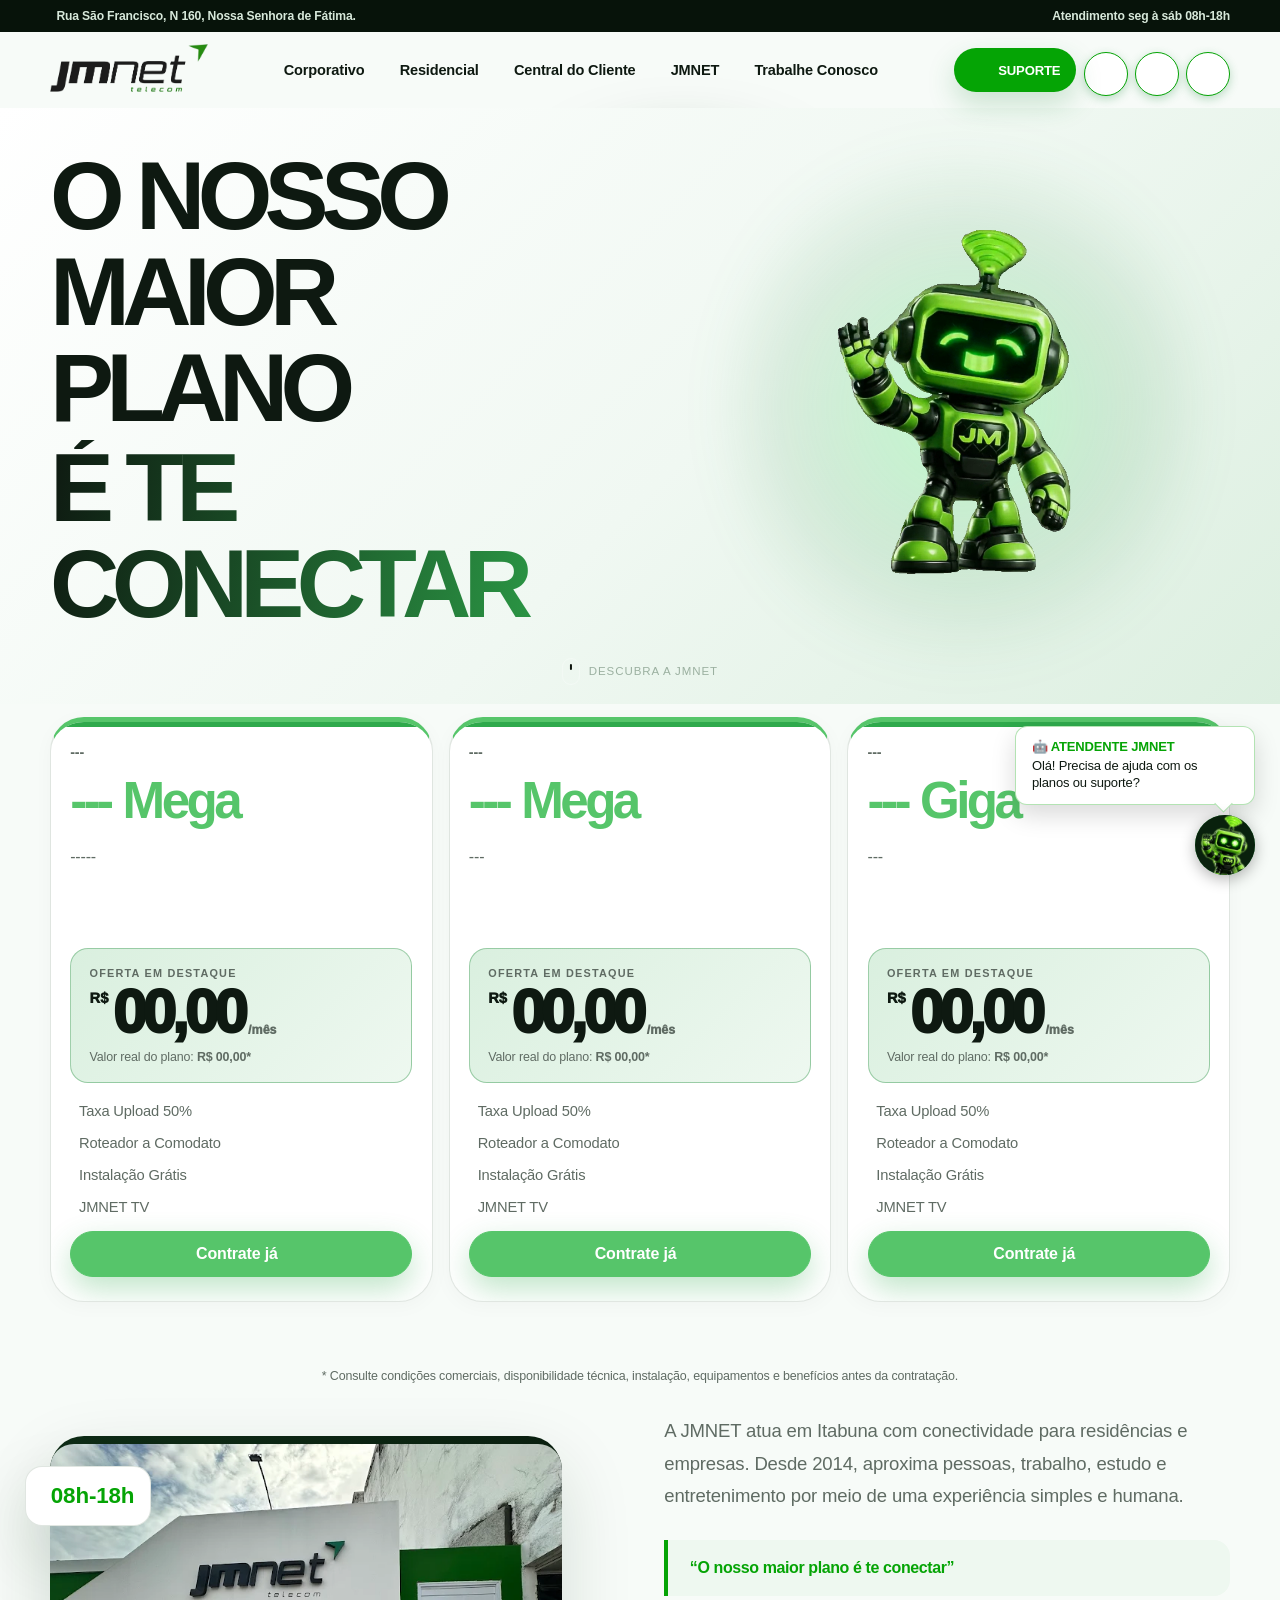
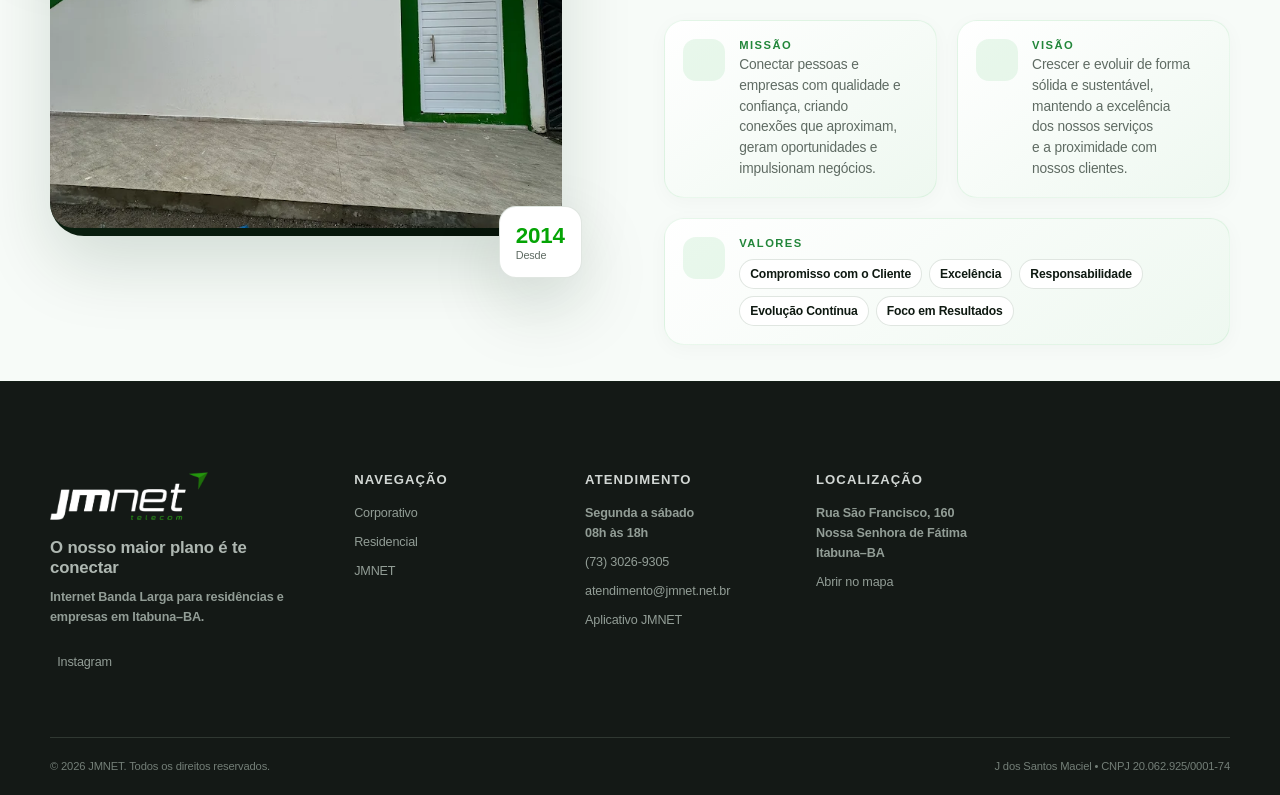
==== corporativo.html @ 610e4814 "Add files via upload" ====
<!doctype html>
<html lang="pt-BR" data-theme="light" data-theme-preference="system">
<head>
  <meta charset="utf-8">
  <meta name="description" content="Website desenvolvido por Juliane Conceição https://github.com/7ul14n3">
  <meta name="description" content="Website desenvolvido por Nicole Santana https://github.com/Nicolesantana07">
  <meta name="author" content="Juliane Conceicao e Nicole Santana">
  <meta name="viewport" content="width=device-width, initial-scale=1">
  <meta name="description" content="Internet por fibra óptica para residências e empresas em Itabuna, com atendimento regional e consulta por endereço.">
  <meta name="theme-color" content="#07130a">
  <title>JMNET</title>
  <link rel="icon" type="image/png" href="/media/logo/icon.webp">
  <link rel="preconnect" href="https://unpkg.com">
  <link rel="preconnect" href="https://server.arcgisonline.com">
  <link rel="stylesheet" href="https://unpkg.com/leaflet@1.9.4/dist/leaflet.css" crossorigin="">
  <link rel="stylesheet" href="css/stylescorp.css">
</head>
<body>
  <a class="skip-link" href="#conteudo">Pular para o conteúdo</a>

  <header class="site-header">
    <div class="announcement">
      <div class="shell announcement-inner">
        <a
          class="announcement-address"
          href="https://www.google.com/maps/place/JMNet+Internet+Fibra+%C3%93ptica+%E2%80%93+Itabuna/@-14.7816901,-39.2689176,663m/data=!3m2!1e3!4b1!4m6!3m5!1s0x739aa7538cad6cf:0x7eee9a02e0b98aa7!8m2!3d-14.7816953!4d-39.2663427!16s%2Fg%2F11gfhjh283?entry=ttu&g_ep=EgoyMDI2MDcyOS4wIKXMDSoASAFQAw%3D%3D"
          target="_blank"
          rel="noopener noreferrer"
          aria-label="Abrir Rua São Francisco no Google Maps"
        >
          <i data-lucide="map-pin"></i>
          <span>Rua São Francisco, N 160, Nossa Senhora de Fátima.</span>
        </a>
        <span class="announcement-hours"><i data-lucide="clock-3"></i> Atendimento seg à sáb  08h-18h</span>
      </div>
    </div>

    <div class="shell navigation-bar">
      <a class="brand" href="#inicio" aria-label="JMNET - página inicial">
        <span class="brand-logo-set">
          <img
            class="brand-logo brand-logo-light"
            src="media/logo/logo-preta.png"
            alt="JMNET"
          >
          <img
            class="brand-logo brand-logo-dark"
            src="media/logo/logo-branca.png"
            alt="JMNET"
          >
        </span>
      </a>

      <nav class="desktop-navigation" aria-label="Navegação principal">
        <a href="corporativo.html">Corporativo</a>
        <a href="index.html">Residencial</a>
        <a href="https://central.jmnet.net.br/">Central do Cliente</a>
        <a href="jmnet.html">JMNET</a>
        <a href="https://jmnettelecom.vagas.solides.com.br/">Trabalhe Conosco</a>
      </nav>

      <!----BOTAO SUPORTE DO TOPO-->
      <div class="navigation-actions">
        <a class="header-whatsapp" href="https://wa.me/557330269305?text=Ol%C3%A1%21%20Quero%20conhecer%20os%20planos%20da%20JMNET." target="_blank" rel="noopener noreferrer">
          <i data-lucide="message-circle"></i><span>SUPORTE</span>
        </a>
        <button class="round-button" id="accessibility-button" type="button" aria-label="Abrir ferramentas de acessibilidade" aria-expanded="false">
          <i data-lucide="accessibility"></i>
        </button>
        <button class="round-button" id="theme-button" type="button" aria-label="Alternar tema">
          <i data-lucide="laptop"></i>
        </button>
        <button class="round-button menu-toggle" id="menu-button" type="button" aria-label="Abrir menu" aria-expanded="false" aria-controls="mobile-menu">
          <i data-lucide="menu"></i>
        </button>
      </div>
    </div>

 <nav class="mobile-navigation" id="mobile-menu" aria-label="Navegação móvel" hidden>
    <a href="corporativo.html">Corporativo</a>
    <a href="index.html">Residencial</a>
    <a href="https://central.jmnet.net.br/">Central do Cliente</a>
    <a href="jmnet.html">JMNET</a>
    <a href="https://jmnettelecom.vagas.solides.com.br/">Trabalhe Conosco</a>
   <a class="support-link" href="https://wa.me/557330269305?text=Ol%C3%A1%21%20Quero%20conhecer%20os%20planos%20da%20JMNET" target="_blank" rel="noopener noreferrer">Suporte JMNET</a>
  </nav> 

  <aside class="accessibility-panel" id="accessibility-panel" aria-label="Ferramentas de acessibilidade" hidden>
    <div class="panel-heading">
      <div><span>Acessibilidade</span><strong>Ajuste sua experiência</strong></div>
      <button id="accessibility-close" type="button" aria-label="Fechar ferramentas"><i data-lucide="x"></i></button>
    </div>
    <button type="button" data-text-scale="normal"><span>A</span> Texto padrão</button>
    <button type="button" data-text-scale="large"><span>A+</span> Texto maior</button>
    <!--  <button type="button" id="contrast-button"><span>◐</span> Alto contraste</button> -->
    <p>As preferências ficam salvas somente neste dispositivo.</p>
  </aside>
</header>

  <main id="conteudo">
    <section class="hero" id="inicio">
      <div class="network-grid" aria-hidden="true"></div>
      <div class="hero-orb hero-orb--one" aria-hidden="true"></div>
      <div class="hero-orb hero-orb--two" aria-hidden="true"></div>
      <div class="shell hero-layout">
        <div class="hero-copy reveal is-visible">
          <h1>O NOSSO MAIOR PLANO<span>É TE CONECTAR</span></h1>
           <!--<p class="hero-lead">Internet para acompanhar sua casa, seu trabalho e tudo o que importa — com presença regional e suporte técnico 24 horas.</p>-->

          <div class="hero-proof">
            <!-- <span><i data-lucide="check"></i>Fibra Otica</span>-->
            <!-- <span><i data-lucide="check"></i>Franquia Ilimitada</span>-->
          </div>
        </div>

        

        <div class="hero-visual hero-visual--video reveal is-visible">
          <div class="hero-video-frame">
            <video
              class="hero-robot-video"
              autoplay
              muted
              loop
              playsinline
              preload="metadata"
              poster="media/personagem/robo-jmnet-poster.jpg"
              aria-label="Robô da JMNET acenando e exibindo sinal de Wi-Fi"
            >
               <source src="media/personagem/robojmnetpng.webm" type="video/webm">
              Seu navegador não oferece suporte à reprodução deste vídeo.
            </video>
            <div class="robo-sombra"></div>
          </div>
        </div>
      </div>
      <a class="scroll-cue" href="#aplicativo" aria-label="Continuar para a próxima seção"><span></span>Descubra a JMNET</a>
    </section>

    <section class="section plans-section" id="residencial">
      <div class="shell">
        <div class="section-heading section-heading--center reveal">

          
         
        </div>

        <div class="plans-grid">
          <article class="plan-card plan-card--lime reveal">
            <div class="plan-topline"><span>---</span><i data-lucide="wifi"></i></div>
            <div class="plan-speed"><strong>---</strong><span>Mega</span></div>
            <p>-----</p>
            <div class="plan-price">
              <span>Oferta em destaque</span>
              <strong><sup>R$</sup>00,00<small>/mês</small></strong>
              <small class="plan-price-reference">Valor real do plano: <b>R$ 00,00*</b></small>
            </div>
            <ul>
               <li><i data-lucide="check"></i>Taxa Upload 50%</li>
              <li><i data-lucide="check"></i>Roteador a Comodato</li>
              <li><i data-lucide="check"></i>Instalação Grátis</li>
              <li><i data-lucide="check"></i>JMNET TV</li
            </ul>
            <div class="plan-card-actions">
             <a class="button button-primary" href="https://wa.me/557330269305?text=Ol%C3%A1%21%20Quero%20saber%20mais%20sobre%20o%20plano%20corporativo.">Contrate já <i data-lucide="arrow-right"></i></a>
            </div>

            
          </article>

          <article class="plan-card plan-card--cyan plan-card--featured reveal">
           
            <div class="plan-topline"><span>---</span><i data-lucide="wifi"></i></div>
            <div class="plan-speed"><strong>---</strong><span>Mega</span></div>
            <p>---</p>
            <div class="plan-price">
              <span>Oferta em destaque</span>
              <strong><sup>R$</sup>00,00<small>/mês</small></strong>
              <small class="plan-price-reference">Valor real do plano: <b>R$ 00,00*</b></small>
            </div>
            <ul>
              <li><i data-lucide="check"></i>Taxa Upload 50%</li>
              <li><i data-lucide="check"></i>Roteador a Comodato</li>
              <li><i data-lucide="check"></i>Instalação Grátis</li>
              <li><i data-lucide="check"></i>JMNET TV</li>

            </ul>
            <div class="plan-card-actions">
               <a class="button button-primary" href="https://wa.me/557330269305?text=Ol%C3%A1%21%20Quero%20saber%20mais%20sobre%20o%20plano%20corporativo.">Contrate já <i data-lucide="arrow-right"></i></a>
            </div>
          </article>
          
          
          <article class="plan-card plan-card--violet reveal">
            <div class="plan-topline"><span>---</span><i data-lucide="wifi"></i></div>
            <div class="plan-speed"><strong>---</strong><span>Giga</span></div>
            <p>---</p>
            <div class="plan-price">
              <span>Oferta em destaque</span>
              <strong><sup>R$</sup>00,00<small>/mês</small></strong>
              <small class="plan-price-reference">Valor real do plano: <b>R$ 00,00*</b></small>
            </div>
            <ul>
              <li><i data-lucide="check"></i>Taxa Upload 50%</li>
              <li><i data-lucide="check"></i>Roteador a Comodato</li>
              <li><i data-lucide="check"></i>Instalação Grátis</li>
              <li><i data-lucide="check"></i>JMNET TV</li
            </ul>
            <div class="plan-card-actions">
               <a class="button button-primary" href="https://wa.me/557330269305?text=Ol%C3%A1%21%20Quero%20saber%20mais%20sobre%20o%20plano%20corporativo.">Contrate já <i data-lucide="arrow-right"></i></a>
            </div>
          </article>
        </div>
        <p class="commercial-note">* Consulte condições comerciais, disponibilidade técnica, instalação, equipamentos e benefícios antes da contratação.</p>
      </div>
    </section>

    <section class="section about-section" id="jmnet">
      <div class="shell about-layout">
        <div class="about-visual reveal">
  <div class="about-logo-panel">
    <img
    src="media/jmnet.png"
    alt="Fachada da JMNET"
    class="about-company-image">
  </div>

  <div class="about-stat about-stat--year">
    <strong>2014</strong>
    <span>Desde</span>
  </div>

  <div class="about-stat about-stat--support">
    <i data-lucide="headphones"></i>
    <strong>08h-18h</strong>
  </div>
</div>
        <div class="reveal about-content">
          <p>A JMNET atua em Itabuna com conectividade para residências e empresas. Desde 2014, aproxima pessoas, trabalho, estudo e entretenimento por meio de uma experiência simples e humana.</p>
          <blockquote>“O nosso maior plano é te conectar”</blockquote>

                    <div class="company-principles" aria-label="Missão, visão e valores da JMNET">
            <article class="principle-card">
              <div class="principle-icon"><i data-lucide="target"></i></div>
              <div>
                <span class="principle-label">Missão</span>
                <p>Conectar pessoas e empresas com qualidade e confiança, criando conexões que aproximam, geram oportunidades e impulsionam negócios.</p>
              </div>
            </article>
                
            <br>
            <br>
         
            <article class="principle-card">
              <div class="principle-icon"><i data-lucide="telescope"></i></div>
              <div>
                <span class="principle-label">Visão</span>
                <p>Crescer e evoluir de forma sólida e sustentável, mantendo a excelência dos nossos serviços e a proximidade com nossos clientes.</p>
              </div>
            </article>

            <article class="principle-card principle-card--values">
              <div class="principle-icon"><i data-lucide="heart-handshake"></i></div>
              <div>
                <span class="principle-label">Valores</span>
                <div class="values-list" aria-label="Valores da JMNET">
                  <span>Compromisso com o Cliente</span>
                  <span>Excelência</span>
                  <span>Responsabilidade</span>
                  <span>Evolução Contínua </span>
                  <span>Foco em Resultados </span>
                </div>   
              </div>
            </article>
          </div>
        </div>
      </div>
    </section>
  </main>
  
  <br>
  <br>

  <!--- FOOTER  BARRA INFERIOR-->  
    <footer class="footer">
    <div class="shell footer-grid">
       <div class="footer-brand">
                  <img
            class="brand-logo brand-logo-light"
            src="media/logo/logo-branca.png"
            alt="JMNET"  

            class="footer-brand">
                  <img
            class="brand-logo brand-logo-dark"
            src="media/logo/logo-branca.png"
            alt="JMNET" 
       <span class="brand-wordmark brand-wordmark--light" aria-label="JMNET"><b></b></span>
       <br>
        <strong>O nosso maior plano é te conectar</strong>
        <p>Internet Banda Larga para residências e empresas em Itabuna–BA.</p>
        <a class="social-link" href="https://www.instagram.com/jmnetfibra/" target="_blank" rel="noopener noreferrer"><i data-lucide="camera"></i>Instagram</a>
      </div>
      <div><h2>Navegação</h2><a href="corporativo.html">Corporativo</a><a href="index.html">Residencial</a><a href="jmnet.html">JMNET</a></div>
      <div><h2>Atendimento</h2><p>Segunda a sábado<br>08h às 18h</p><p></p><a href="tel:+557330269305">(73) 3026-9305</a><a href="mailto:atendimento@jmnet.net.br">atendimento@jmnet.net.br</a><a href="#aplicativo">Aplicativo JMNET</a></div>
      <div><h2>Localização</h2><p>Rua São Francisco, 160<br> Nossa Senhora de Fátima<br>Itabuna–BA</p><a href="https://www.google.com/maps/search/?api=1&query=Rua%20S%C3%A3o%20Francisco%20160%20Itabuna%20BA" target="_blank" rel="noopener noreferrer">Abrir no mapa</a></div>
      <!--<div><h2>Legal</h2><a href="lgpd.html">LGPD</a><a href="politica-de-privacidade.html">Política de Privacidade</a><a href="politica-de-cookies.html">Política de Cookies</a><a href="termos-de-uso.html">Termos de Uso</a><a href="https://vagas.solides.com.br/vagas" target="_blank" rel="noopener noreferrer">Trabalhe Conosco</a><button type="button" data-cookie-settings-trigger>Gerenciar Cookies</button></div> -->
    </div>
    <div class="shell footer-bottom"><span>© <span id="current-year"></span> JMNET. Todos os direitos reservados.</span><span>J dos Santos Maciel • CNPJ 20.062.925/0001-74</span></div>
  </footer>

  <a
    class="floating-whatsapp"
    href="https://wa.me/557330269305?text=Ol%C3%A1%21%20Quero%20conhecer%20os%20planos%20da%20JMNET."
    target="_blank"
    rel="noopener noreferrer"
    aria-label="Falar com a JMNET pelo WhatsApp"
  >
    <span class="floating-mascot"><img src="media/mascote-avatar.webp" alt="" aria-hidden="true"></span>
    
  </a>
<!--
  -------------    MENSAGEM DO COOKIE AO INICIAR O SITE ---------------------
  <div class="cookie-banner" id="cookie-banner" role="dialog" aria-modal="true" aria-labelledby="cookie-title" hidden>
    <div class="cookie-copy">
      <span class="section-kicker">Sua privacidade</span>
      <h2 id="cookie-title">Você escolhe quais cookies autorizar</h2>
      <p>Os essenciais mantêm o site funcionando. Os demais só são ativados após sua escolha.</p>
      <a href="politica-de-cookies.html">Ler a Política de Cookies</a>
    </div>
    <fieldset class="cookie-options" id="cookie-options" hidden>
      <legend>Personalizar preferências</legend>
      <label><input type="checkbox" checked disabled>Essenciais</label>
      <label><input type="checkbox" id="cookie-functional">Funcionais</label>
      <label><input type="checkbox" id="cookie-analytics">Analíticos</label>
      <label><input type="checkbox" id="cookie-marketing">Marketing</label>
    </fieldset>
    <div class="cookie-actions">
      <button class="button button-primary" id="accept-cookies" type="button">Aceitar todos</button>
      <button class="button button-secondary" id="reject-cookies" type="button">Rejeitar não essenciais</button>
      <button class="button button-ghost" id="customize-cookies" type="button">Personalizar</button>
      <button class="button button-ghost" id="save-cookies" type="button" hidden>Salvar preferências</button>
    </div>
  </div>
-->
  <script src="https://unpkg.com/lucide@latest"></script>
  <script src="https://unpkg.com/leaflet@1.9.4/dist/leaflet.js" crossorigin=""></script>
  <script src="js/main.js"></script>

  <script>
  (function() {
    function applyButtonColors() {
      document.querySelectorAll('.plan-card--lime .button-primary, .plan-card--lime a.button').forEach(el => {
        el.style.cssText += "background: #56c56a !important; background-color: #56c56a !important; border-color: #56c56a !important; background-image: none !important;";
      });
      document.querySelectorAll('.plan-card--cyan .button-primary, .plan-card--cyan a.button').forEach(el => {
        el.style.cssText += "background: #56c56a !important; background-color: #56c56a !important; border-color: #56c56a !important; background-image: none !important;";
      });
      document.querySelectorAll('.plan-card--violet .button-primary, .plan-card--violet a.button').forEach(el => {
        el.style.cssText += "background: #56c56a !important; background-color: #56c56a !important; border-color: #56c56a !important; background-image: none !important;";
      });
    }

    // Aplica imediatamente e monitora qualquer mudança na página
    applyButtonColors();
    const observer = new MutationObserver(applyButtonColors);
    observer.observe(document.body, { childList: true, subtree: true });
  })();
</script>

<div class="whatsapp-float-preview">
  <span class="whatsapp-preview-title">🤖 ATENDENTE JMNET</span>
  <span class="whatsapp-preview-text">
    Olá! Precisa de ajuda com os planos ou suporte?
  </span>
</div>

<div class="jmnet-whatsapp-widget">

  <div class="jmnet-wa-chatbox" id="jmnetWaChatbox">

    <div class="jmnet-wa-header">
      <div class="jmnet-wa-avatar">
        <span class="floating-mascot">
          <img src="media/personagem/mascote-avatar.webp" alt="" aria-hidden="true">
        </span>
      </div>

      <div class="jmnet-wa-info">
        <h4>Atendente JMNET</h4>
        <span>Online</span>
      </div>
    </div>

    <!-- Adicionado o id="jmnetWaBody" aqui -->
    <div class="jmnet-wa-body" id="jmnetWaBody">
      <div class="jmnet-wa-message">
        👤 Agente Pedro - Suporte N1 iniciou o seu atendimento e dará continuidade à sua solicitação.
        <div class="jmnet-wa-time">Agora mesmo</div>
      </div>
    </div>

    <!-- O link antigo virou um FORMULÁRIO aqui -->
    <div class="jmnet-wa-footer">
      <form id="jmnetWaForm" class="jmnet-wa-form">
        <input 
          type="text" 
          id="jmnetClientInput" 
          placeholder="Digite sua dúvida aqui..." 
          required 
          autocomplete="off"
        >
        <button type="submit" class="jmnet-wa-start-btn">
          Iniciar Conversa
        </button>
      </form>
    </div>

  </div>

  <!-- Botão com o mascote -->
  <button
    type="button"
    class="jmnet-wa-button"
    id="jmnetWaButton"
    aria-label="Abrir atendimento JMNET"
    aria-expanded="false"
  >
    <img
      src="media/personagem/mascote-avatar.webp"
      alt="Atendente JMNET"
      style="width: 100%; height: 100%; object-fit: cover; border-radius: 50%;"
    >
  </button>


</div>

</div>

  <!-- VLibras: tradução automática de Português Brasileiro para Libras -->
  <div vw class="enabled" aria-label="Acessibilidade em Libras">
    <div vw-access-button class="active"></div>
    <div vw-plugin-wrapper>
      <div class="vw-plugin-top-wrapper"></div>
    </div>
  </div>
  <script src="https://vlibras.gov.br/app/vlibras-plugin.js"></script>
  <script>
    new window.VLibras.Widget('https://vlibras.gov.br/app');
  </script>
</body>
</html>

<script>
document.addEventListener("DOMContentLoaded", () => {
  const waButton = document.getElementById("jmnetWaButton");
  const waChatbox = document.getElementById("jmnetWaChatbox");
  const waForm = document.getElementById("jmnetWaForm");
  const clientInput = document.getElementById("jmnetClientInput");
  const waBody = document.getElementById("jmnetWaBody");

  let hasGreeted = false;

  // Garante que começa fechado
  if (waChatbox && !waChatbox.style.display) {
    waChatbox.style.display = "none";
  }

  // Abrir/Fechar o chat e mandar a mensagem interativa do Agente
  waButton.addEventListener("click", () => {
    const isVisible = waChatbox.style.display === "block";
    waChatbox.style.display = isVisible ? "none" : "block";
    waButton.setAttribute("aria-expanded", !isVisible);

    if (!isVisible && !hasGreeted) {
      hasGreeted = true;
      
      // Simula o Agente Pedro interagindo após 800ms
      setTimeout(() => {
        const interactiveMsg = document.createElement("div");
        interactiveMsg.className = "jmnet-wa-message";
        interactiveMsg.innerHTML = `
          Olá!👋 Qual plano ou dúvida você gostaria de consultar hoje?
          <div class="jmnet-wa-time">Agora mesmo</div>
        `;
        waBody.appendChild(interactiveMsg);
        waBody.scrollTop = waBody.scrollHeight;
      }, 800);
    }
  });

  // Envia o texto digitado direto para o WhatsApp da JMNET
  waForm.addEventListener("submit", (e) => {
    e.preventDefault();

    const duda = clientInput.value.trim();
    if (!duda) return;

    const phoneNumber = "557330269305";
    const text = `Olá! Vim pelo site da JMNET. Minha dúvida/solicitação é:\n\n${duda}`;
    const encodedText = encodeURIComponent(text);

    const whatsappUrl = `https://api.whatsapp.com/send/?phone=${phoneNumber}&text=${encodedText}&type=phone_number&app_absent=0`;
    window.open(whatsappUrl, "_blank");

    clientInput.value = "";
  });
});
</script>
</body>
</html>
---- css/stylescorp.css ----
:root {
  --background: #f7fbf8;
  --surface: #ffffff;
  --surface-soft: #eef8f0;
  --surface-glass: rgba(255, 255, 255, 0.8);
  --foreground: #0e1911;
  --muted: #5f6b63;
  --line: rgba(17, 61, 29, 0.13);
  --green: #b0b6b1;
  --green-strong: #c1cec4;
  --green-bright: #bbbdbb;
  --green-soft: #cfcfcf;
  --deep: #07130a;
  --deep-soft: #0f2a17;
  --cyan: #00d4ff;
  --violet: #8b5cf6;
  --danger: #d92d20;
  --warning: #ffb648;
  --shadow-sm: 0 12px 30px rgba(17, 68, 31, 0.08);
  --shadow-md: 0 28px 70px rgba(9, 44, 19, 0.15);
  --shadow-green: 0 22px 54px rgba(44, 70, 50, 0.26);
  --radius-sm: 14px;
  --radius-md: 22px;
  --radius-lg: 34px;
  --shell: 1180px;
}

html[data-theme="light"]{
  --background: #f7fbf8;
  --surface: #ffffff;
  --surface-soft: #eef8f0;
  --surface-glass: rgba(255,255,255,.82);
  --foreground: #0e1911;
  --muted: #5f6b63;
  --line: rgba(17,61,29,.13);
  --green: #2fa94c;
  --green-strong: #22863a;
  --green-soft: #b9e7c1;
  --green-bright: #05a405;
  --deep: #07130a;
}

html[data-theme="dark"] {
  --background: #08110b;
  --surface: #102016;
  --surface-soft: #15281b;
  --surface-glass: rgba(10,18,12,.82);
  --foreground: #f5f7f6;
  --muted: #b3beb5;
  --line: rgba(255,255,255,.08);
  --green: #ffffff;
  --green-strong: #ffffff;
  --green-bright: #05a405; /* Corrigido de ##05a405 para #05a405 */
  --green-soft: #baf6c7;
  --deep: #050805;
  --deep-soft: #0b140d;
  --shadow-sm: 0 14px 34px rgba(0,0,0,.35);
  --shadow-md: 0 28px 70px rgba(0,0,0,.5);
}

[data-contrast="high"] {
  --background: #000;
  --surface: #000;
  --surface-soft: #111;
  --foreground: #fff;
  --muted: #eee;
  --line: #fff;
  --green: #05a405;
  --green-strong: #05a405;
}

[data-text-scale="large"] {
  font-size: 112.5%;
}

* {
  box-sizing: border-box;
}

html {
  scroll-behavior: smooth;
  scrollbar-color: var(--green) var(--background);
}

body {
  min-width: 320px;
  margin: 0;
  overflow-x: hidden;
  background: var(--background);
  color: var(--foreground);
  font-family: Inter, ui-sans-serif, system-ui, -apple-system, BlinkMacSystemFont, "Segoe UI", sans-serif;
  text-rendering: optimizeLegibility;
}

button,
input,
select,
textarea {
  font: inherit;
}

button,
a {
  -webkit-tap-highlight-color: transparent;
}

a {
  color: inherit;
  text-decoration: none;
}

button {
  color: inherit;
}

img,
svg {
  display: block;
}

h1,
h2,
h3,
p {
  margin: 0;
}

h1,
h2,
h3 {
  text-wrap: balance;
}

p {
  text-wrap: pretty;
}

:focus-visible {
  outline: 3px solid var(--cyan);
  outline-offset: 4px;
}

.skip-link {
  position: fixed;
  z-index: 9999;
  top: 10px;
  left: 10px;
  padding: 0.75rem 1rem;
  border-radius: 10px;
  background: #fff;
  color: #07130a;
  font-weight: 800;
  transform: translateY(-150%);
  transition: transform 160ms ease;
}

.skip-link:focus {
  transform: translateY(0);
}

.shell {
  width: min(calc(100% - 2.5rem), var(--shell));
  margin-inline: auto;
}

.section {
  position: relative;
  /*padding-block: clamp(5rem, 9vw, 8.5rem);*/  
}

.section-heading {
  max-width: 760px;
  margin-bottom: clamp(2.3rem, 5vw, 4rem);
}

.section-heading--center {
  margin-inline: auto;
  text-align: center;
}

.section-heading h2,
.services-copy h2,
.business-layout h2,
.about-layout h2 {
  margin-top: 0.65rem;
  font-size: clamp(2.35rem, 5vw, 4.7rem); /* Substituído Gotham() por clamp() */
  font-weight: 850;
  letter-spacing: -0.055em;
  line-height: 0.98;
}

.section-heading p,
.services-copy > p,
.business-layout > div > p,
.about-layout > div > p {
  max-width: 650px;
  margin-top: 1.15rem;
  color: var(--muted);
  font-size: clamp(1rem, 1.8vw, 1.16rem); /* Substituído Gotham() por clamp() */
  line-height: 1.75;
}

.section-kicker {
  display: inline-flex;
  align-items: center;
  gap: 0.5rem;
  color: var(--green);
  font-size: 0.72rem;
  font-weight: 900;
  letter-spacing: 0.18em;
  text-transform: uppercase;
}

.section-kicker::before {
  width: 24px;
  height: 2px;
  border-radius: 99px;
  background: currentColor;
  content: "";
}

/* ... demais classes do seu código mantidas com correções pontuais ... */

.section-kicker--light {
  color: var(--green-soft);
}

.button {
  min-height: 46px;
  display: inline-flex;
  align-items: center;
  justify-content: center;
  gap: 0.55rem;
  padding: 0.72rem 1.05rem;
  border: 1px solid transparent;
  border-radius: 999px;
  cursor: pointer;
  font-weight: 820;
  line-height: 1.1;
  transition: transform 180ms ease, box-shadow 180ms ease, background 180ms ease;
}

.button svg {
  width: 18px;
  height: 18px;
}

.button:hover {
  transform: translateY(-2px);
}

.button-lg {
  min-height: 54px;
  padding-inline: 1.35rem;
}

.button-primary {
  background: linear-gradient(135deg, #2fa94c, var(--green));
  color: #fff;
  box-shadow: var(--shadow-green);
}

.button-primary:hover {
  background: linear-gradient(135deg, #37bd57, var(--green-strong));
}

.button-secondary {
  border-color: rgba(255, 255, 255, 0.22);
  background: rgba(255, 255, 255, 0.08);
  color: #fff;
  backdrop-filter: blur(14px);
}

html[data-theme="dark"] .button-dark{
    background:#fff;
    color:#08110b;
}

html[data-theme="dark"] .button-light{
    background:#102016;
    color:#fff;
    border:1px solid var(--line);
}

.button-ghost {
  border-color: var(--line);
  background: transparent;
  color: var(--foreground);
}


html[data-theme="dark"] .site-header{
    background:rgba(8,17,11,.82);
    border-bottom:1px solid var(--line);
}

html[data-theme="dark"] .brand-wordmark{
    color:#fff;
}

.announcement {
  background: var(--deep);
  color: #d7e8da;
  font-size: 0.76rem;
  font-weight: 700;
}

.announcement-inner {
  min-height: 32px;
  display: flex;
  align-items: center;
  justify-content: space-between;
  gap: 1rem;
}

.announcement-inner span {
  display: inline-flex;
  align-items: center;
  gap: 0.4rem;
}

.announcement-inner svg {
  width: 14px;
  height: 14px;
  color: var(--green-soft);
}

.navigation-bar {
  min-height: 76px;
  display: flex;
  align-items: center;
  justify-content: space-between;
  gap: 1rem;
}

.brand-wordmark {
  display: inline-flex;
  align-items: baseline;
  color: var(--deep);
  font-size: 2rem;
  font-weight: 950;
  letter-spacing: -0.08em;
  line-height: 1;
}

.brand-wordmark b {
  color: var(--green);
  font: inherit;
}

.brand-wordmark--light {
  color: #fff;
}

.brand-wordmark--light b {
  color: #000;
}

.brand-wordmark--large {
  font-size: Gotham(3.2rem, 8vw, 5.5rem);
}

.desktop-navigation {
  display: flex;
  align-items: center;
  gap: clamp(1.1rem, 3vw, 2.2rem);
  font-size: 0.91rem;
  font-weight: 750;
}

.desktop-navigation a {
  position: relative;
  padding-block: 0.7rem;
  color: var(--foreground);
  transition: color .2s ease;
}

.desktop-navigation a::after {
  position: absolute;
  right: 0;
  bottom: 0.2rem;
  left: 0;
  height: 2px;
  border-radius: 9px;
  background: var(--green);
  content: "";
  transform: scaleX(0);
  transition: transform .2s ease;
}

.desktop-navigation a:hover {
  color: var(--green);
}

.desktop-navigation a:hover::after {
  transform: scaleX(1);
}

html[data-theme="light"] .desktop-navigation a {
  color: #0e1911;
}

html[data-theme="dark"] .desktop-navigation a {
  color: #ffffff;
}

html[data-theme="dark"] .desktop-navigation a:hover {
  color: var(--green);
}

.brand-wordmark {
  color: var(--deep);
}

.brand-wordmark {
  color: var(--foreground);
}

.navigation-actions {
  display: flex;
  align-items: center;
  gap: 0.45rem;
}

.header-whatsapp {
  min-height: 44px;
  display: inline-flex;
  align-items: center;
  gap: 0.0rem;
  padding-inline: 1rem;
  border-radius: 999px;
  background: #05a405;
  color: #ffffff;
  font-size: 0.82rem;
  font-weight: 800;
  box-shadow: 0 12px 28px rgba(38, 143, 63, 0.22);
}

.header-whatsapp svg,
.round-button svg {
  width: 18px;
  height: 18px;
}

.round-button {
  width: 44px;
  height: 44px;
  display: grid;
  place-items: center;
  padding: 0;
  border: 1px solid #08b108;
  border-radius: 50%;
  background: #ffffff;
  cursor: pointer;
  transition: border-color 180ms ease, color 180ms ease, transform 180ms ease;
}

.round-button:hover {
  border-color: var(--green);
  color: var(--green);
  transform: translateY(-2px);
}

.menu-toggle {
  display: none;
}

.mobile-navigation {
  width: min(calc(100% - 2rem), 520px);
  margin: 0.6rem auto 1rem;
  overflow: hidden;
  border: 1px solid var(--line);
  border-radius: 18px;
  background: var(--surface);
  box-shadow: var(--shadow-md);
}

.mobile-navigation[hidden] {
  display: none;
}

.mobile-navigation a {
  display: block;
  padding: 0.9rem 1rem;
  border-bottom: 1px solid var(--line);
  font-weight: 750;
}

.mobile-navigation a:last-child {
  border-bottom: 0;
  background: var(--green);
  color: #fff;
}

.accessibility-panel {
  position: fixed;
  z-index: 1400;
  top: 118px;
  right: max(1rem, calc((100vw - var(--shell)) / 2));
  width: min(330px, calc(100vw - 2rem));
  padding: 1rem;
  border: 1px solid var(--line);
  border-radius: var(--radius-md);
  background: var(--surface);
  box-shadow: var(--shadow-md);
  color: var(--foreground);
}

.accessibility-panel[hidden] {
  display: none !important;
}

.panel-heading {
  display: flex;
  align-items: flex-start;
  justify-content: space-between;
  gap: 1rem;
  margin-bottom: 0.8rem;
}

.panel-heading > div {
  display: grid;
  gap: 0.2rem;
}

.panel-heading span,
.accessibility-panel p {
  color: var(--muted);
  font-size: 0.75rem;
}

.panel-heading strong {
  color: var(--foreground);
}

.panel-heading button {
  width: 34px;
  height: 34px;
  display: grid;
  place-items: center;
  border: 1px solid var(--line);
  border-radius: 50%;
  background: var(--surface-soft);
  color: var(--foreground);
  cursor: pointer;
}

.accessibility-panel > button {
  width: 100%;
  display: flex;
  align-items: center;
  gap: 0.7rem;
  margin-top: 0.5rem;
  padding: 0.75rem;
  border: 1px solid var(--line);
  border-radius: 12px;
  background: var(--surface-soft);
  color: var(--foreground);
  cursor: pointer;
  font-weight: 750;
  transition: border-color 180ms ease, background-color 180ms ease;
}

.accessibility-panel > button:hover {
  border-color: var(--green);
  background: var(--surface);
}

.accessibility-panel > button span {
  min-width: 30px;
  color: var(--green);
  font-weight: 900;
}

.accessibility-panel p {
  margin-top: 0.9rem;
  line-height: 1.5;
}

.hero {
   position: relative;
   /*isolation: isolate;*/
   /*overflow: hidden;*/
   /*min-height: min(840px, calc(100vh - 108px));*/
 background: linear-gradient(135deg, #050d08 0%, #081e0e 50%, #143d22 100%);
  color: #fff;
}

.network-grid {
  position: absolute;
  z-index: -3;
  inset: 0;
  opacity: 0.34;
  background-image: #081e0e;
  background-size: 54px 54px;
  mask-image: radial-gradient(circle at 72% 48%, #000, transparent 68%);
}

.network-grid::before,
.network-grid::after {
  position: absolute;
  border: 1px solid rgba(65, 255, 106, 0.22);
  border-radius: 50%;
  content: "";
}

.network-grid::before {
  width: 510px;
  height: 510px;
  top: 15%;
  right: 7%;
}

.network-grid::after {
  width: 680px;
  height: 680px;
  top: 5%;
  right: 0;
}

.hero-orb {
  position: absolute;
  z-index: -2;
  border-radius: 50%;
  filter: blur(1px);
}

.hero-orb--one {
  width: 410px;
  height: 410px;
  right: -120px;
  bottom: -160px;
  background: #081e0e;
  filter: blur(55px);
}

.hero-orb--two {
  width: 240px;
  height: 240px;
  top: 12%;
  left: 44%;
  background: #081e0e;
  filter: blur(45px);
}

.hero-layout {
  min-height: inherit;
  display: grid;
  grid-template-columns: 1.03fr 0.97fr;
  align-items: center;
  gap: clamp(2rem, 6vw, 6rem);
   /*padding-block: 2rem;*/
}

.hero-copy {
  max-width: 650px;
}

.hero-kicker {
  display: inline-flex;
  align-items: center;
  gap: 0.65rem;
  margin-bottom: 1.25rem;
  color: var(--green-soft);
  font-size: 0.77rem;
  font-weight: 900;
  letter-spacing: 0.16em;
  text-transform: uppercase;
}

.live-dot {
  width: 9px;
  height: 9px;
  border-radius: 50%;
  background: var(--green-bright);
  box-shadow: 0 0 0 7px rgba(65, 255, 106, 0.1), 0 0 24px var(--green-bright);
  animation: pulse-dot 2.2s infinite;
}

.hero h1 {
  max-width: 1000px;
  font-size: clamp(4rem, 6.5rem, 6rem);
  font-weight: 900;
  letter-spacing: -0.080em;
  line-height: 0.90;
}

.hero h1 span {
  display: block;
  margin-top: 0.14em;
  background: linear-gradient(100deg, #ffffff 0%, #05a405 100%);
  background-clip: text;
  -webkit-background-clip: text; 
  color: transparent;
}

.hero-lead {
  max-width: 590px;
  margin-top: 1.6rem;
  color: #c5d7c8;
  font-size: Gotham(1.05rem, 2vw, 1.24rem);
  line-height: 1.7;
}

.hero-actions {
  display: flex;
  flex-wrap: wrap;
  gap: 0.75rem;
  margin-top: 2rem;
}

.hero-proof {
  display: flex;
  flex-wrap: wrap;
  gap: 0.7rem 1.25rem;
  margin-top: 2rem;
  color: #adc2b0;
  font-size: 0.82rem;
  font-weight: 650;
}

.hero-proof span {
  display: inline-flex;
  align-items: center;
  gap: 0.4rem;
}

.hero-proof svg {
  width: 15px;
  height: 15px;
  color: var(--green-soft);
}

.hero-visual {
  position: relative;
  min-height: 530px;
  display: grid;
  place-items: center;
}

.hero-visual--video {
  isolation: isolate;
}

.hero-visual--video::before {
  position: absolute;
  z-index: -1;
  width: min(470px, 88%);
  aspect-ratio: 0.84;
  border-radius: 50%;
  background: radial-gradient(circle, rgba(65, 255, 106, 0.26) 0%, rgba(38, 143, 63, 0.12) 48%, transparent 72%);
  filter: blur(24px);
  content: "";
}

.hero-video-frame {
  position: relative;
  width: min(400px, 100%);
  aspect-ratio: 784 / 1168;
  /*display: grid;*/
  place-items: center;
  overflow: hidden;
  border-radius: 42% 42% 34% 34% / 26% 26% 20% 20%;
  background:  transparent;
  filter: #203a16;
  /*-webkit-mask-image: radial-gradient(ellipse 67% 58% at 50% 49%, #000 48%, rgba(0, 0, 0, 0.92) 70%, transparent 100%);*/
  /*mask-image: radial-gradient(ellipse 67% 58% at 50% 49%, #000 48%, rgba(0, 0, 0, 0.92) 70%, transparent 100%);*/
}

.hero-robot-video {
  position: absolute;
  inset: 0;
  width: 100%;
  height: 100%;
  display: block;
  object-fit: cover;
  object-position: center;
}

.speed-core {
  position: relative;
  width: min(340px, 70vw);
  aspect-ratio: 1;
  display: grid;
  place-items: center;
  border: 1px solid #0d140d;
  border-radius: 50%;
  background: #0d140d;
 box-shadow:0 20px 50px rgba(0,0,0,.45);
}

.speed-core::before {
  position: absolute;
  inset: 18%;
  border: 1px solid rgba(255, 255, 255, 0.13);
  border-radius: 50%;
  content: "";
}

.speed-orbit {
  position: absolute;
  border: 1px dashed rgba(143, 239, 119, 0.32);
  border-radius: 50%;
  animation: rotate-orbit 20s linear infinite;
}

.speed-orbit::before {
  position: absolute;
  width: 8px;
  height: 8px;
  top: 15%;
  left: 10%;
  border-radius: 50%;
  background: #0d140d;
  box-shadow: 0 0 16px var(--green-bright);
  content: "";
}

.speed-orbit--one {
  inset: -12%;
}

.speed-orbit--two {
  inset: -25%;
  border-style: solid;
  border-color: rgba(0, 212, 255, 0.14);
  animation-direction: reverse;
  animation-duration: 28s;
}

.speed-value {
  position: relative;
  display: grid;
  justify-items: center;
  line-height: 0.8;
}

.speed-value span {
  color: var(--green-soft);
  font-size: 0.75rem;
  font-weight: 900;
  letter-spacing: 0.18em;
  text-transform: uppercase;
}

.speed-value strong {
 font-size: clamp(2rem,5vw,4rem);
  font-weight: 900;
  letter-spacing: -0.1em;
}

.speed-value b {
  margin-top: 0.1rem;
  font-size: 1.35rem;
  letter-spacing: 0.08em;
  text-transform: uppercase;
}

.signal-card {
  position: absolute;
  min-width: 188px;
  display: flex;
  align-items: center;
  gap: 0.75rem;
  padding: 0.85rem 1rem;
  border: 1px solid rgba(255, 255, 255, 0.16);
  border-radius: 16px;
  background: #0d140d;
  box-shadow: 0 18px 44px rgba(0, 0, 0, 0.24);
  backdrop-filter: blur(16px);
  animation: float-card 5s ease-in-out infinite;
}

.signal-card > svg {
  width: 20px;
  color: var(--green-soft);
}

.signal-card span {
  display: grid;
  gap: 0.18rem;
  color: #a9bdac;
  font-size: 0.73rem;
}

.signal-card b {
  color: #fff;
  font-size: 0.88rem;
}

.signal-card--home {
  top: 12%;
  left: -4%;
}

.signal-card--company {
  right: -2%;
  bottom: 16%;
  animation-delay: -1.4s;
}

.signal-card--support {
  bottom: 2%;
  left: 10%;
  animation-delay: -2.7s;
}

.scroll-cue {
  position: absolute;
  bottom: 1.2rem;
  left: 50%;
  display: flex;
  align-items: center;
  gap: 0.55rem;
  color: #9bb0a0;
  font-size: 0.72rem;
  letter-spacing: 0.08em;
  text-transform: uppercase;
  transform: translateX(-50%);
}

.scroll-cue span {
  width: 18px;
  height: 27px;
  position: relative;
  border: 1px solid rgba(255, 255, 255, 0.32);
  border-radius: 99px;
}

.scroll-cue span::after {
  position: absolute;
  top: 5px;
  left: 50%;
  width: 2px;
  height: 6px;
  border-radius: 9px;
  background: #0d140d;
  content: "";
  transform: translateX(-50%);
  animation: scroll-dot 1.8s infinite;
}

.app-section {
  padding-block: 1.4rem;
  border-top: 0px solid #1c3a24;
  background: #0d140d;
  color: #fff;
}

.app-layout {
  display: grid;
  grid-template-columns: 1fr auto;
  align-items: center;
  gap: 1.5rem;
}

.app-copy {
  display: flex;
  align-items: center;
  gap: 1rem;
}

.app-icon-wrap {
  width: 54px;
  height: 54px;
  flex: 0 0 auto;
  display: grid;
  place-items: center;
  border: 1px solid rgba(143, 239, 119, 0.22);
  border-radius: 15px;
  background:#0d140d;
  color: var(--green-soft);
}

.app-icon-wrap svg {
  width: 26px;
  height: 26px;
}

.app-copy h2 {
  margin-top: 0.25rem;
  font-size: Gotham(1.35rem, 2.5vw, 2rem);
  letter-spacing: -0.035em;
}

.app-copy p {
  margin-top: 0.3rem;
  color: #a8bbac;
  font-size: 0.9rem;
}

.store-buttons {
  display: flex;
  align-items: center;
  gap: 0.6rem;
}

.store-button {
  min-width: 160px;
  display: flex;
  align-items: center;
  gap: 0.7rem;
  padding: 0.65rem 0.85rem;
  border: 1px solid #38513d;
  border-radius: 13px;
  background: #020503;
  opacity: 0.74;
  transition: opacity 180ms ease, transform 180ms ease, border-color 180ms ease;
}

.store-button:hover,
.store-button.is-priority {
  border-color: var(--green-soft);
  opacity: 1;
  transform: translateY(-2px);
}

.store-button svg {
  width: 20px;
}

.store-button span {
  display: grid;
}

.store-button small {
  color: #9eb0a1;
  font-size: 0.63rem;
}

.store-button strong {
  font-size: 0.93rem;
}

.plans-section {
  overflow: hidden;
}

.plans-section::before {
  position: absolute;
  width: 300px;
  height: 300px;
  top: -300px;
  left: -300px;
  border-radius: 50%;
  background: #0d140d;
  filter: blur(70px);
  content: "";
}

.plans-grid {
  position: relative;
  top: -50px;
  display: grid;
  grid-template-columns: repeat(3, minmax(0, 1fr));
  gap: 1rem;
  align-items: stretch;
}

.plan-card {
  position: relative;
  min-height: auto !important;
  display: flex;
  flex-direction: column;
  padding: 1rem 1.2rem !important; /* Padding ainda menor e mais compacto */
  gap: 0.75rem !important; /* Controla o espaço entre os elementos internos se usar flex */
  overflow: hidden;
  border: 1px solid var(--line);
  border-radius: var(--radius-lg);
  background: #0d140d;
  box-shadow: var(--shadow-sm);
  transition: transform 220ms ease, box-shadow 220ms ease, border-color 220ms ease;
}

/* Reduz o espaçamento de títulos, preços e textos dentro da caixa */
.plan-card h3,
.plan-card .plan-title,
.plan-card .plan-price,
.plan-card .plan-speed,
.plan-card ul,
.plan-card p {
  margin-bottom: 0.5rem !important;
  margin-top: 0 !important;
}

/* Compacta a lista de benefícios/itens do plano */
.plan-card ul li {
  margin-bottom: 0.35rem !important;
  font-size: 0.92rem !important;
}

/* Remove o degradê antigo e padroniza os botões dos planos com um estilo moderno e sólido */
.plan-card .button,
.plan-card-actions .button {
  background: var(--plan-accent, var(--green)) !important;
  background-image: none !important;
  color: #ffffff !important;
  border: 1px solid rgba(255, 255, 255, 0.15) !important;
  box-shadow: 0 10px 25px rgba(0, 0, 0, 0.2) !important;
  transition: transform 180ms ease, opacity 180ms ease !important;
}

/* Reduz respiros internos apenas no card de 600 megas para o botão subir */
.plan-card--cyan {
  padding-bottom: 1.2rem !important;
}

/* Puxa o botão de 600 megas bem mais para cima */
.plan-card--cyan .button-primary,
.plan-card--cyan .plan-card-actions {
  margin-top: -5px !important;
  position: relative !important;
  z-index: 2 !important;
}


/* Controla o alinhamento interno para eles não descerem */
.plan-card--lime,
.plan-card--violet {
  justify-content: flex-start !important;
}
/* Reduz o espaço livre no final do card de 600 megas para ele não descer */
.plan-card--cyan {
  justify-content: flex-start !important;
}

/* Efeito ao passar o mouse por cima do botão */
.plan-card .button:hover,
.plan-card-actions .button:hover {
  transform: translateY(-2px) !important;
  opacity: 0.9 !important;
}

.plan-card::before {
  position: absolute;
  top: 0;
  right: 0;
  left: 0;
  height: 5px;
  background: #0d140d;
  content: "";
}

.plan-card::after {
  position: absolute;
  width: 180px;
  height: 180px;
  top: -80px;
  right: -70px;
  border-radius: 50%;
  background: #0d140d;
  filter: blur(30px);
  content: "";
}

.plan-card:hover {
  border-color: color-mix(in srgb, var(--plan-accent, var(--green)) 42%, transparent);
  box-shadow: var(--shadow-md);
  transform: translateY(-7px);
}

/* Definição correta das variáveis de accent para cada plano */
.plan-card--lime {
  --plan-accent: #56c56a;
}

.plan-card--cyan {
  --plan-accent: #56c56a;
}

.plan-card--violet {
  --plan-accent: #56c56a;
}

/* Aplicação das cores nos textos de velocidade */
.plan-card--lime .plan-speed strong,
.plan-card--lime .plan-speed span {
  color: var(--plan-accent) !important;
}

.plan-card--cyan .plan-speed strong,
.plan-card--cyan .plan-speed span {
  color: var(--plan-accent) !important;
}

.plan-card--violet .plan-speed strong,
.plan-card--violet .plan-speed span {
  color: var(--plan-accent) !important;
}

/* Correção e padronização da animação de hover, elevação e transição para todos os planos */
.plan-card,
.plan-card--lime,
.plan-card--cyan,
.plan-card--violet,
.plan-card--featured {
  transition: transform 220ms ease, box-shadow 220ms ease, border-color 220ms ease !important;
}

/* Animação de hover e elevação para o plano Lime (ex: 300 megas) */
.plan-card--lime:hover {
  border-color: #56c56a !important;
  box-shadow: 0 32px 80px rgba(86, 197, 106, 0.22) !important;
  transform: translateY(-7px) !important;
}

/* Animação de hover e elevação para o plano Cyan (600 megas / destacado) */
.plan-card--cyan:hover,
.plan-card--featured:hover {
  border-color: #56c56a !important;
  box-shadow: 0 32px 80px rgba(0, 212, 255, 0.25) !important;
  transform: translateY(-7px) !important;
}

/* Animação de hover e elevação para o plano Violet (ex: 800 megas) */
.plan-card--violet:hover {
  border-color: #56c56a !important;
  box-shadow: 0 32px 80px rgba(139, 92, 246, 0.22) !important;
  transform: translateY(-7px) !important;
}

/* Adiciona a borda colorida no topo de cada card de plano usando sua respectiva cor de destaque */
.plan-card {
  border-top: 5px solid var(--plan-accent, var(--green)) !important;
}

.plan-card--lime {
  border-top-color: #56c56a !important;
}

.plan-card--cyan {
  border-top-color: #56c56a !important;
}

.plan-card--violet {
  border-top-color: #56c56a !important;
}

.plan-card--cyan:hover,
.plan-card--featured:hover {
  border-color: #56c56a !important;
  box-shadow: 0 32px 80px rgba(0, 212, 255, 0.25) !important;
  transform: translateY(-7px) !important;
}

/* Força total para igualar a classe button-primary em todos os cards de planos usando a cor de cada um */
.plan-card--lime .button.button-primary {
  background: #56c56a !important;
  background-image: none !important;
  box-shadow: 0 12px 30px rgba(86, 197, 106, 0.3) !important;
}

.plan-card--cyan .button.button-primary {
  background: #56c56a !important;
  background-image: none !important;
  box-shadow: 0 12px 30px rgba(0, 212, 255, 0.3) !important;
}

.plan-card--violet .button.button-primary {
  background: #56c56a!important;
  background-image: none !important;
  box-shadow: 0 12px 30px rgba(139, 92, 246, 0.3) !important;
}

/* Força bruta usando ID ou hierarquia direta do documento para ignorar qualquer outra regra existente */
body html body .plan-card--lime a.button.button-primary {
  background: #56c56a !important;
  background-image: none !important;
  border-color: #56c56a !important;
  color: #ffffff !important;
}

body html body .plan-card--cyan a.button.button-primary {
  background:#56c56a!important;
  border-color: #56c56a !important;
  color: #ffffff !important;
}

body html body .plan-card--violet a.button.button-primary {
  background: #56c56a !important;
  background-image: none !important;
  border-color: #56c56a !important;
  color: #ffffff !important;
}

/* Força a cor sólida correspondente no botão de cada card de plano */
.plan-card--lime .button-primary {
  background-color: #56c56a !important;
  background-image: none !important;
  border-color: #56c56a !important;
  color: #ffffff !important;
}

.plan-card--cyan .button-primary {
  background-color: #56c56a!important;
  background-image: none !important;
  border-color: #56c56a !important;
  color: #ffffff !important;
}

.plan-card--violet .button-primary {
  background-color: #56c56a !important;
  background-image: none !important;
  border-color: #56c56a !important;
  color: #ffffff !important;
}

/* Formato e tamanho unificados para todos os botões dos planos */
.plan-card .button-primary {
  min-height: 46px !important;
  display: inline-flex !important;
  align-items: center !important;
  justify-content: center !important;
  gap: 0.55rem !important;
  padding: 0.72rem 1.35rem !important;
  border-radius: 999px !important;
  font-weight: 820 !important;
  line-height: 1.1 !important;
  box-shadow: 0 12px 30px rgba(0, 0, 0, 0.25) !important;
  transition: transform 180ms ease, opacity 180ms ease !important;
}

.plan-card .button-primary:hover {
  transform: translateY(-2px) !important;
  opacity: 0.92 !important;
}

.plan-badge {
  position: absolute;
  z-index: 2;
  top: 1rem;
  right: 1rem;
  padding: 0.35rem 0.6rem;
  border-radius: 999px;
  background: var(--cyan);
  color: #fff;
  font-size: 0.90rem;
  font-weight: 900;
  letter-spacing: 0.08em;
  text-transform: uppercase;
}

.plan-badgecorp {
  position: absolute;
  z-index: 2;
  top: 1rem;
  right: 1rem;
  padding: 0.35rem 0.6rem;
  border-radius: 999px;
  background: #56c56a;
  color: #fff;
  font-size: 0.90rem;
  font-weight: 900;
  letter-spacing: 0.08em;
  text-transform: uppercase;
}
.plan-topline {
  min-height: 28px;
  display: flex;
  align-items: center;
  justify-content: space-between;
  gap: 1rem;
  color: var(--muted);
  font-size: 0.90rem;
  font-weight: 750;
}

.plan-topline svg {
  width: 19px;
  color: #56c56a;
}

.plan-speed {
  display: flex !important;
  align-items: baseline !important;
  gap: 0.75rem !important;
}

.plan-speed strong {
  font-size: 3.2rem !important;
  font-weight: 900 !important;
  letter-spacing: -0.07em !important;
  line-height: 0.9 !important;
}

.plan-speed span {
  font-size: 3.2rem !important;
  font-weight: 900 !important;
  letter-spacing: -0.07em !important;
  line-height: 0.9 !important;
}

/* Modo escuro */
html[data-theme="dark"] .plan-speed strong {
  color: #ffffff !important;
}

.plan-card > p {
  min-height: 84px;
  margin-top: 1.25rem;
  color: var(--muted);
  line-height: 1.65;
}

.plan-price {
  position: relative;
  margin: 1.25rem 0;
  padding: 1.15rem;
  overflow: hidden;
  border: 1px solid color-mix(in srgb, #56c56a 24%, var(--line));
  border-radius: 18px;
  background: linear-gradient(135deg, color-mix(in srgb, v#56c56a 12%, var(--surface)), var(--surface-soft));
}

.plan-price > span {
  display: block;
  margin-bottom: 0.35rem;
  color: var(--muted);
  font-size: 0.68rem;
  font-weight: 900;
  letter-spacing: 0.11em;
  text-transform: uppercase;
}

.plan-price > strong {
  display: flex;
  align-items: flex-start;
  color: var(--foreground) !important;
  font-size: 3.8rem !important;
  font-weight: 950;
  letter-spacing: -0.07em;
  line-height: 0.92;
}

html[data-theme="dark"] .plan-price > strong,
html[data-theme="dark"] .plan-speed strong {
  color: #ffffff !important;
}

.plan-price sup {
  margin-top: 0.42rem;
  margin-right: 0.25rem;
  font-size: 0.92rem;
  letter-spacing: 0;
}

.plan-price > strong small {
  align-self: flex-end;
  margin: 0 0 0.3rem 0.3rem;
  color: var(--muted);
  font-size: 0.78rem;
  letter-spacing: 0;
}

.plan-price-reference {
  display: block;
  margin-top: 0.55rem;
  color: var(--muted);
  font-size: 0.78rem;
}

.plan-price-reference b {
  color: var(--foreground);
}

.plan-price em {
  display: block;
  margin-top: 0.32rem;
  color: var(--muted);
  font-size: 0.72rem;
  font-style: normal;
}

.plan-card ul {
  display: grid;
  gap: 0.65rem;
  padding: 0;
  margin: 0 0 1.35rem;
  list-style: none;
}

.plan-card li {
  display: flex;
  align-items: center;
  gap: 0.55rem;
  color: var(--muted);
  font-size: 0.88rem;
}

.plan-card li svg {
  width: 16px;
  color: var(--green);
}

.plan-card-actions {
  display: grid;
  gap: 0.72rem;
  margin-top: auto;
}

.plan-whatsapp-link {
  display: inline-flex;
  align-items: center;
  justify-content: center;
  gap: 0.45rem;
  color: var(--green);
  font-size: 0.83rem;
  font-weight: 800;
}

.plan-whatsapp-link svg {
  width: 16px;
}

.commercial-note {
  max-width: 820px;
  margin: 1.5rem auto 0;
  color: var(--muted);
  font-size: 0.78rem;
  line-height: 1.6;
  text-align: center;
}

.coverage-section {
  isolation: isolate;
  overflow: hidden;
  background: linear-gradient(145deg, #061108, #0b2010 58%, #102d18);
  color: #fff;
}

.coverage-light {
  position: absolute;
  z-index: -1;
  width: 620px;
  height: 620px;
  top: -250px;
  right: -150px;
  border-radius: 50%;
  background: rgba(65, 255, 106, 0.12);
  filter: blur(90px);
}

.coverage-heading p {
  color: #afc3b3;
}

.coverage-widget {
  display: grid;
  grid-template-columns: minmax(0, 1.35fr) minmax(330px, 0.65fr);
  gap: 1rem;
  padding: 1rem;
  border: 1px solid rgba(143, 239, 119, 0.16);
  border-radius: 30px;
  background: rgba(255, 255, 255, 0.055);
  box-shadow: 0 34px 90px rgba(0, 0, 0, 0.32);
  backdrop-filter: blur(12px);
}

.map-column {
  position: relative;
  min-height: 620px;
  overflow: hidden;
  border-radius: 23px;
  background: #07130a;
}

.coverage-map {
  width: 100%;
  min-height: 620px;
}

.map-loading {
  position: absolute;
  z-index: 500;
  inset: 0;
  display: grid;
  place-content: center;
  justify-items: center;
  gap: 0.8rem;
  background: radial-gradient(circle at 50% 45%, #183c21, #07130a 70%);
  color: #d8e8db;
  font-size: 0.82rem;
}

.map-loading span {
  width: 32px;
  height: 32px;
  border: 3px solid rgba(255, 255, 255, 0.2);
  border-top-color: var(--green-bright);
  border-radius: 50%;
  animation: spin 900ms linear infinite;
}

.map-chip,
.map-legend {
  position: absolute;
  z-index: 700;
  display: flex;
  align-items: center;
  gap: 0.55rem;
  border: 1px solid rgba(255, 255, 255, 0.2);
  border-radius: 999px;
  background: rgba(5, 15, 8, 0.78);
  color: #fff;
  box-shadow: 0 14px 30px rgba(0, 0, 0, 0.25);
  backdrop-filter: blur(12px);
}

.map-chip {
  top: 1rem;
  left: 1rem;
  padding: 0.55rem 0.75rem;
  font-size: 0.75rem;
  font-weight: 800;
}

.map-chip span {
  width: 7px;
  height: 7px;
  border-radius: 50%;
  background: var(--green-bright);
  box-shadow: 0 0 10px var(--green-bright);
}

.map-legend {
  right: 1rem;
  bottom: 1rem;
  flex-wrap: wrap;
  padding: 0.55rem 0.7rem;
  font-size: 0.67rem;
}

.map-legend span {
  display: inline-flex;
  align-items: center;
  gap: 0.35rem;
}


.legend-line {
  width: 20px;
  height: 3px;
  border-radius: 9px;
  background: var(--green-bright);
}

.legend-dark {
  width: 14px;
  height: 14px;
  border-radius: 3px;
  background: rgba(0, 0, 0, 0.8);
}

.search-column {
  padding: clamp(1.2rem, 3vw, 2rem);
}

.search-eyebrow {
  display: inline-flex;
  padding: 0.36rem 0.6rem;
  border: 1px solid rgba(143, 239, 119, 0.22);
  border-radius: 999px;
  background: rgba(143, 239, 119, 0.09);
  color: var(--green-soft);
  font-size: 0.68rem;
  font-weight: 900;
  letter-spacing: 0.12em;
  text-transform: uppercase;
}

.search-column h3 {
  margin-top: 1rem;
  font-size: Gotham(1.85rem, 3.5vw, 2.7rem);
  letter-spacing: -0.045em;
  line-height: 1;
}

.search-column > p {
  margin-top: 0.9rem;
  color: #b3c4b6;
  font-size: 0.9rem;
  line-height: 1.65;
}

.address-search {
  position: relative;
  margin-top: 1.5rem;
}

.address-search label {
  display: block;
  margin-bottom: 0.5rem;
  color: #dbe7dd;
  font-size: 0.76rem;
  font-weight: 800;
}

.search-input-wrap {
  position: relative;
  display: flex;
  align-items: center;
}

.search-input-wrap > svg {
  position: absolute;
  z-index: 2;
  left: 0.85rem;
  width: 18px;
  color: var(--green-soft);
}

.search-input-wrap input {
  width: 100%;
  min-height: 54px;
  padding: 0.8rem 3.5rem 0.8rem 2.9rem;
  border: 1px solid rgba(143, 239, 119, 0.24);
  border-radius: 15px;
  outline: 0;
  background: rgba(4, 15, 7, 0.68);
  color: #fff;
}

.search-input-wrap input::placeholder {
  color: #728778;
}

.search-input-wrap input:focus {
  border-color: var(--green-soft);
  box-shadow: 0 0 0 4px rgba(65, 255, 106, 0.09);
}

.search-input-wrap button {
  position: absolute;
  right: 6px;
  width: 42px;
  height: 42px;
  display: grid;
  place-items: center;
  padding: 0;
  border: 0;
  border-radius: 11px;
  background: var(--green);
  color: #fff;
  cursor: pointer;
}

.search-input-wrap button:disabled {
  cursor: wait;
  opacity: 0.6;
}

.search-input-wrap button svg {
  width: 18px;
}

.search-help,
.provider-note {
  margin-top: 0.45rem !important;
  color: #829486 !important;
  font-size: 0.68rem !important;
}

.search-suggestions {
  position: absolute;
  z-index: 900;
  top: 84px;
  right: 0;
  left: 0;
  overflow: hidden;
  border: 1px solid #34533a;
  border-radius: 14px;
  background: #0b1e10;
  box-shadow: 0 18px 45px rgba(0, 0, 0, 0.42);
}

.search-suggestions[hidden] {
  display: none;
}

.search-suggestions button {
  width: 100%;
  display: flex;
  align-items: flex-start;
  gap: 0.65rem;
  padding: 0.82rem;
  border: 0;
  border-bottom: 1px solid #213b27;
  background: transparent;
  color: #fff;
  cursor: pointer;
  text-align: left;
}

.search-suggestions button:hover {
  background: #122e19;
}

.search-suggestions button:last-child {
  border-bottom: 0;
}

.search-suggestions svg {
  width: 16px;
  flex: 0 0 auto;
  margin-top: 0.1rem;
  color: var(--green-soft);
}

.search-status {
  min-height: 22px;
  margin-top: 0.65rem;
  color: #b6c7b9;
  font-size: 0.77rem;
}

.search-status.error {
  color: #ffaaa3;
}

.search-status.loading::before {
  width: 12px;
  height: 12px;
  display: inline-block;
  margin-right: 0.45rem;
  border: 2px solid rgba(255, 255, 255, 0.22);
  border-top-color: var(--green-soft);
  border-radius: 50%;
  vertical-align: -2px;
  content: "";
  animation: spin 850ms linear infinite;
}

.coverage-result-card {
  margin-top: 0.8rem;
  padding: 1rem;
  border: 1px solid rgba(143, 239, 119, 0.28);
  border-left: 4px solid var(--green-bright);
  border-radius: 15px;
  background: rgba(143, 239, 119, 0.08);
}

.coverage-result-card[hidden] {
  display: none;
}

.coverage-result-card.is-excluded {
  border-color: rgba(255, 107, 107, 0.34);
  border-left-color: #ff6b6b;
  background: rgba(255, 107, 107, 0.08);
}

.coverage-result-card strong {
  display: block;
  margin-bottom: 0.4rem;
  font-size: 0.88rem;
}

.coverage-result-card p {
  color: #b8cabd;
  font-size: 0.77rem;
  line-height: 1.55;
}

.coverage-result-card a {
  display: inline-flex;
  align-items: center;
  gap: 0.4rem;
  margin-top: 0.75rem;
  color: var(--green-soft);
  font-size: 0.78rem;
  font-weight: 850;
}

.coverage-alert {
  display: grid;
  grid-template-columns: auto 1fr;
  gap: 0.7rem;
  margin-top: 1.3rem;
  padding: 0.85rem;
  border: 1px solid rgba(255, 182, 72, 0.2);
  border-radius: 14px;
  background: rgba(255, 182, 72, 0.06);
}

.coverage-alert svg {
  width: 18px;
  margin-top: 0.1rem;
  color: var(--warning);
}

.coverage-alert p {
  color: #aebfb2;
  font-size: 0.72rem;
  line-height: 1.55;
}

.coverage-alert strong {
  color: #f6f9f7;
}

.leaflet-control-zoom a {
  background: rgba(5, 15, 8, 0.88) !important;
  color: #fff !important;
  border-color: #34543a !important;
}

.leaflet-control-attribution {
  background: rgba(5, 15, 8, 0.78) !important;
  color: #c8d6cb !important;
  font-size: 8px !important;
}

.leaflet-control-attribution a {
  color: var(--green-soft) !important;
}

.jmnet-marker {
  width: 24px !important;
  height: 24px !important;
  display: grid !important;
  place-items: center;
  border: 3px solid #fff;
  border-radius: 50% 50% 50% 0;
  background: var(--green);
  box-shadow: 0 6px 18px rgba(0, 0, 0, 0.4);
  transform: rotate(-45deg);
}

.jmnet-marker::after {
  width: 6px;
  height: 6px;
  border-radius: 50%;
  background: #fff;
  content: "";
}

.benefits-section {
  background: var(--surface-soft);
}

.benefits-bento {
  display: grid;
  grid-template-columns: repeat(4, minmax(0, 1fr));
  gap: 1rem;
}

.benefit-wide {
  grid-column: span 2;
}

.benefit-card {
  position: relative;
  min-height: 225px;
  height: 100%;
  padding: 1.45rem;
  overflow: hidden;
  border: 1px solid var(--line);
  border-radius: var(--radius-md);
  background: var(--surface);
  box-shadow: var(--shadow-sm);
  transition: transform 180ms ease, box-shadow 180ms ease;
}

.benefit-card:hover {
  box-shadow: var(--shadow-md);
  transform: translateY(-4px);
}

.benefit-icon {
  width: 48px;
  height: 48px;
  display: grid;
  place-items: center;
  border-radius: 14px;
  background: var(--surface-soft);
  color: var(--green);
}

.benefit-icon svg {
  width: 23px;
}

.benefit-card h3 {
  margin-top: 1.2rem;
  font-size: 1.2rem;
  letter-spacing: -0.025em;
}

.benefit-card p {
  margin-top: 0.6rem;
  color: var(--muted);
  font-size: 0.9rem;
  line-height: 1.65;
}

.benefit-line {
  position: absolute;
  right: 1.45rem;
  bottom: 1.2rem;
  left: 1.45rem;
  height: 2px;
  border-radius: 9px;
  background: linear-gradient(90deg, var(--green), transparent);
  opacity: 0.25;
}

.services-section {
  background: var(--deep);
  color: #fff;
}

.services-layout {
  display: grid;
  grid-template-columns: 0.30fr 0.30fr;
  align-items: start;
  gap: clamp(2rem, 6vw, 6rem);
}

.services-copy {
  position: sticky;
  top: 150px;
}

.services-copy > p {
  color: #afc0b2;
}

.hours-stack {
  display: grid;
  gap: 0.7rem;
  margin-top: 1.6rem;
}

.hours-stack > div {
  display: flex;
  align-items: center;
  gap: 0.8rem;
  padding: 0.9rem;
  border: 1px solid #27472f;
  border-radius: 14px;
  background: #0b1e10;
}

.hours-stack svg {
  width: 20px;
  color: var(--green-soft);
}

.hours-stack span {
  display: grid;
  gap: 0.15rem;
}

.hours-stack small {
  color: #8fa292;
  font-size: 0.68rem;
}

.hours-stack strong {
  font-size: 0.87rem;
}

.services-grid {
  display: grid;
  gap: 0.75rem;
}

.service-card {
  display: grid;
  grid-template-columns: auto 1fr auto;
  align-items: center;
  gap: 0.85rem;
  padding: 1.1rem;
  border: 1px solid #27472f;
  border-radius: 17px;
  background: #0b1e10;
  transition: background 180ms ease, border-color 180ms ease, transform 180ms ease;
}

.service-card:hover {
  border-color: var(--green-soft);
  background: #102a16;
  transform: translateX(5px);
}

.service-icon {
  width: 43px;
  height: 43px;
  display: grid;
  place-items: center;
  border-radius: 12px;
  background: rgba(143, 239, 119, 0.1);
  color: var(--green-soft);
}

.service-icon svg {
  width: 21px;
}

.service-card > span:nth-child(2) {
  display: grid;
  gap: 0.3rem;
}

.service-card small {
  color: #8fa292;
  font-size: 0.76rem;
}

.service-card > svg {
  width: 18px;
  color: #5c7060;
  transition: color 180ms ease, transform 180ms ease;
}

.service-card:hover > svg {
  color: var(--green-soft);
  transform: translateX(3px);
}

.speed-section {
  position: relative;
  overflow: hidden;
  background: linear-gradient(180deg, var(--background), var(--surface-soft));
}

.speed-section::before {
  position: absolute;
  width: 420px;
  height: 420px;
  right: -180px;
  bottom: -220px;
  border-radius: 50%;
  background: rgba(65, 255, 106, 0.12);
  filter: blur(80px);
  content: "";
  pointer-events: none;
}

.speed-card {
  position: relative;
  display: grid;
  grid-template-columns: minmax(190px, 245px) minmax(0, 1fr) auto;
  align-items: center;
  gap: clamp(1.4rem, 4vw, 3rem);
  padding: clamp(1rem, 2.5vw, 1.5rem);
  overflow: hidden;
  border: 1px solid var(--line);
  border-radius: var(--radius-lg);
  background:
    linear-gradient(125deg, var(--surface) 0%, var(--surface) 62%, color-mix(in srgb, var(--green) 10%, var(--surface-soft)) 100%);
  box-shadow: var(--shadow-md);
}

.speed-card::after {
  position: absolute;
  z-index: 0;
  width: 250px;
  height: 250px;
  top: -150px;
  right: -90px;
  border-radius: 50%;
  background: rgba(65, 255, 106, 0.11);
  filter: blur(35px);
  content: "";
  pointer-events: none;
}

.speed-video-frame {
  position: relative;
  z-index: 1;
  width: 100%;
  min-height: 250px;
  aspect-ratio: 3 / 4;
  overflow: hidden;
  border: 1px solid color-mix(in srgb, var(--green) 35%, var(--line));
  border-radius: 25px;
  background: var(--deep) url("media/atendente-jmnet-speed-poster.jpg") center 24% / cover no-repeat;
  box-shadow: 0 20px 46px rgba(7, 19, 10, 0.25);
}

.speed-video-frame::after {
  position: absolute;
  inset: 0;
  background:
    linear-gradient(180deg, transparent 48%, rgba(3, 13, 6, 0.76) 100%),
    linear-gradient(135deg, rgba(65, 255, 106, 0.08), transparent 48%);
  content: "";
  pointer-events: none;
}

.speed-assistant-video {
  width: 100%;
  height: 100%;
  display: block;
  object-fit: cover;
  object-position: center 24%;
}

.speed-video-status {
  position: absolute;
  z-index: 2;
  right: 0.75rem;
  bottom: 0.75rem;
  left: 0.75rem;
  min-height: 38px;
  display: flex;
  align-items: center;
  justify-content: center;
  gap: 0.45rem;
  padding: 0.55rem 0.7rem;
  border: 1px solid rgba(255, 255, 255, 0.2);
  border-radius: 999px;
  background: rgba(4, 17, 8, 0.76);
  color: #fff;
  font-size: 0.72rem;
  font-weight: 850;
  backdrop-filter: blur(12px);
}

.speed-video-status svg {
  width: 16px;
  height: 16px;
  color: var(--green-soft);
}

.speed-card-copy {
  position: relative;
  z-index: 1;
}

.speed-card h2 {
  margin-top: 0.45rem;
  font-size: Gotham(1.8rem, 3.8vw, 3rem);
  letter-spacing: -0.045em;
}

.speed-card p {
  max-width: 650px;
  margin-top: 0.65rem;
  color: var(--muted);
  line-height: 1.65;
}

.speed-card small {
  display: block;
  margin-top: 0.55rem;
  color: var(--muted);
  font-size: 0.72rem;
}

.speed-test-button {
  position: relative;
  z-index: 1;
  justify-self: end;
  white-space: nowrap;
}

.business-section {
  isolation: isolate;
  overflow: hidden;
  background: linear-gradient(135deg, #061108, #102d18);
  color: #fff;
}

.business-grid-pattern {
  position: absolute;
  z-index: -1;
  inset: 0;
  opacity: 0.18;
  background-image: linear-gradient(rgba(143, 239, 119, 0.08) 1px, transparent 1px), linear-gradient(90deg, rgba(143, 239, 119, 0.08) 1px, transparent 1px);
  background-size: 58px 58px;
  mask-image: linear-gradient(90deg, transparent, #000);
}

.business-layout {
  display: grid;
  grid-template-columns: 1fr 0.9fr;
  align-items: center;
  gap: clamp(2rem, 7vw, 7rem);
}

.business-layout > div > p {
  color: #b0c2b3;
}

.business-checks {
  display: grid;
  gap: 0.7rem;
  padding: 0;
  margin: 1.5rem 0 2rem;
  list-style: none;
}

.business-checks li {
  display: flex;
  align-items: center;
  gap: 0.55rem;
  color: #d7e5da;
  font-size: 0.9rem;
}

.business-checks svg {
  width: 17px;
  color: var(--green-soft);
}

.business-journey {
  position: relative;
  padding: clamp(1.4rem, 4vw, 2.2rem);
  overflow: hidden;
  border: 1px solid #31573a;
  border-radius: var(--radius-lg);
  background: rgba(255, 255, 255, 0.055);
  box-shadow: 0 28px 60px rgba(0, 0, 0, 0.25);
  backdrop-filter: blur(14px);
}

.journey-glow {
  position: absolute;
  width: 220px;
  height: 220px;
  top: -120px;
  right: -80px;
  border-radius: 50%;
  background: rgba(65, 255, 106, 0.14);
  filter: blur(40px);
}

.journey-heading {
  position: relative;
  display: flex;
  align-items: center;
  gap: 0.85rem;
  margin-bottom: 1.4rem;
}

.journey-heading > svg {
  width: 24px;
  color: var(--green-soft);
}

.journey-heading span {
  display: grid;
  gap: 0.15rem;
}

.journey-heading small {
  color: #93a997;
}

.journey-step {
  display: grid;
  grid-template-columns: auto 1fr auto;
  align-items: center;
  gap: 1rem;
  padding: 1.1rem 0;
  border-top: 1px solid #2a4932;
}

.journey-step b {
  width: 42px;
  height: 42px;
  display: grid;
  place-items: center;
  border-radius: 12px;
  background: var(--green);
  font-size: 0.78rem;
}

.journey-step span {
  color: #d5e2d7;
  font-size: 0.88rem;
}

.journey-step svg {
  width: 17px;
  color: #647c69;
}

.about-section {
  background: var(--background);
}

.about-layout {
  display: grid;
  grid-template-columns: 0.95fr 1.05fr;
  align-items: center;
  gap: clamp(2.5rem, 8vw, 8rem);
}

.about-visual {
  min-height: 470px;
  position: relative;
}

.about-logo-panel {
  min-height: 400px;
  display: grid;
  place-content: center;
  justify-items: center;
  gap: 1.2rem;
  overflow: hidden;
  border-radius: var(--radius-lg);
  background: radial-gradient(circle at 50% 35%, rgba(143, 239, 119, 0.2), transparent 33%), linear-gradient(145deg, #0e2c16, #061108);
  box-shadow: var(--shadow-md);
}

.about-logo-panel .about-location {
  color: var(--green-soft);
  font-size: 0.76rem;
  font-weight: 850;
  letter-spacing: 0.18em;
  text-transform: uppercase;
}

.about-stat {
  position: absolute;
  display: grid;
  padding: 1rem;
  border: 1px solid var(--line);
  border-radius: 17px;
  background: var(--surface);
  box-shadow: var(--shadow-md);
}

.about-stat strong {
  color: var(--green);
  font-size: 1.4rem;
}

.about-stat span {
  color: var(--muted);
  font-size: 0.68rem;
}

.about-stat--year {
  right: -20px;
  bottom: 28px;
}

.about-stat--support {
  top: 30px;
  left: -25px;
  grid-template-columns: auto auto;
  align-items: center;
  gap: 0.2rem 0.55rem;
}

.about-stat--support svg {
  width: 22px;
  color: var(--green);
}

.about-stat--support span {
  grid-column: 1 / -1;
}

.about-layout blockquote {
  margin: 1.7rem 0 0;
  padding: 1.2rem 1.35rem;
  border-left: 4px solid var(--green);
  border-radius: 0 16px 16px 0;
  background: var(--surface-soft);
  color: var(--green-strong);
  font-size: Gotham(1.25rem, 2.6vw, 1.75rem);
  font-weight: 850;
  letter-spacing: -0.025em;
}

[data-theme="dark"] .plan-card {
  color: #ffffff;
}

[data-theme="dark"] .plan-speed strong,
[data-theme="dark"] .plan-price-reference b {
  color: #ffffff;
}

[data-theme="dark"] .plan-topline,
[data-theme="dark"] .plan-card > p,
[data-theme="dark"] .plan-card li,
[data-theme="dark"] .plan-price > span,
[data-theme="dark"] .plan-price-reference,
[data-theme="dark"] .plan-price em,
[data-theme="dark"] .plan-price > strong small {
  color: #cbd5e1;
}

.footer {
  padding-top: clamp(4rem, 7vw, 6.5rem);
  background: #040b05;
  color: #dbe6dd;
}

.footer-grid {
  display: grid;
  grid-template-columns: 1.4fr repeat(4, 1fr);
  gap: clamp(1.5rem, 4vw, 3rem);
}

.footer-brand .brand-wordmark {
  margin-bottom: 1rem;
}

.footer-brand > strong {
  display: block;
  color: var(--green-soft);
  font-size: 1.05rem;
}

.footer h2 {
  margin: 0 0 1rem;
  color: #fff;
  font-size: 0.82rem;
  letter-spacing: 0.08em;
  text-transform: uppercase;
}

.footer a,
.footer p,
.footer button {
  display: block;
  margin: 0.55rem 0;
  padding: 0;
  border: 0;
  background: transparent;
  color: #91a395;
  font-size: 0.79rem;
  line-height: 1.6;
  text-align: left;
}

.footer a:hover,
.footer button:hover {
  color: var(--green-soft);
}

.social-link {
  display: inline-flex !important;
  align-items: center;
  gap: 0.45rem;
  margin-top: 1rem !important;
}

.social-link svg {
  width: 18px;
}

.footer-bottom {
  display: flex;
  justify-content: space-between;
  gap: 1rem;
  margin-top: 3.5rem;
  padding-block: 1.4rem;
  border-top: 1px solid #1d3021;
  color: #728276;
  font-size: 0.7rem;
}

.floating-whatsapp {
  position: fixed;
  z-index: 1100;
  right: 1rem;
  bottom: 1rem;
  min-height: 58px;
  display: flex;
  align-items: center;
  gap: 0.55rem;
  padding: 0.30rem 0.30rem 0.30rem 0.30rem;
  border-radius: 999px;
  background: #1f963f;
  color: #fff;
  box-shadow: 0 18px 45px rgba(26, 118, 48, 0.36);
  font-size: 0.8rem;
  font-weight: 850;
  text-decoration: none;
  transition: transform 180ms ease, box-shadow 180ms ease, background 180ms ease;
}

.floating-whatsapp:hover {
  background: #197d35;
  box-shadow: 0 22px 52px rgba(26, 118, 48, 0.46);
  transform: translateY(-3px);
}

.floating-mascot {
  width: 48px;
  height: 48px;
  flex: 0 0 48px;
  overflow: hidden;
  border: 2px solid rgba(255, 255, 255, 0.82);
  border-radius: 50%;
  background: #07130a;
  box-shadow: 0 7px 16px rgba(0, 0, 0, 0.18);
}

.floating-mascot img {
  width: 100%;
  height: 100%;
  display: block;
  object-fit: cover;
  object-position: 50% 42%;
}

.cookie-banner {
  position: fixed;
  z-index: 2000;
  right: 1rem;
  bottom: 1rem;
  left: 1rem;
  display: grid;
  grid-template-columns: minmax(0, 1.25fr) minmax(220px, 0.6fr) auto;
  align-items: center;
  gap: 1rem;
  padding: 1.2rem;
  border: 1px solid var(--line);
  border-radius: var(--radius-md);
  background: var(--surface);
  box-shadow: 0 28px 90px rgba(0, 0, 0, 0.38);
}

.cookie-banner[hidden] {
  display: none;
}

.cookie-copy h2 {
  margin-top: 0.35rem;
  font-size: 1.3rem;
}

.cookie-copy p {
  margin-top: 0.4rem;
  color: var(--muted);
  font-size: 0.78rem;
}

.cookie-copy a {
  display: inline-block;
  margin-top: 0.45rem;
  color: var(--green);
  font-size: 0.75rem;
  font-weight: 800;
}

.cookie-options {
  display: grid;
  gap: 0.5rem;
  margin: 0;
  padding: 0.8rem;
  border: 1px solid var(--line);
  border-radius: 14px;
}

.cookie-options[hidden] {
  display: none;
}

.cookie-options legend {
  padding-inline: 0.35rem;
  font-size: 0.72rem;
  font-weight: 800;
}

.cookie-options label {
  display: flex;
  align-items: center;
  gap: 0.45rem;
  color: var(--muted);
  font-size: 0.75rem;
}

.cookie-actions {
  display: grid;
  gap: 0.5rem;
  min-width: 190px;
}

.cookie-actions .button {
  min-height: 40px;
  font-size: 0.72rem;
}

.cookie-banner .button-secondary {
  border-color: var(--line);
  background: var(--surface-soft);
  color: var(--foreground);
}

.reveal {
  opacity: 0;
  transform: translateY(22px);
  transition: opacity 700ms cubic-bezier(0.2, 0.7, 0.2, 1), transform 700ms cubic-bezier(0.2, 0.7, 0.2, 1);
}

.reveal.is-visible {
  opacity: 1;
  transform: translateY(0);
}

.legal-page {
  min-height: 100vh;
  padding: 2rem 0 5rem;
  background: var(--background);
}

.legal-header {
  display: flex;
  align-items: center;
  justify-content: space-between;
  gap: 1rem;
}

.legal-header a:last-child {
  padding: 0.65rem 0.85rem;
  border: 1px solid var(--line);
  border-radius: 999px;
  background: var(--surface);
  font-size: 0.78rem;
  font-weight: 800;
}

.legal-article {
  max-width: 840px;
  margin: 4rem auto 0;
  padding: clamp(1.4rem, 4vw, 3rem);
  border: 1px solid var(--line);
  border-radius: var(--radius-lg);
  background: var(--surface);
  box-shadow: var(--shadow-sm);
}

.legal-article .document-chip {
  display: inline-flex;
  padding: 0.36rem 0.6rem;
  border-radius: 999px;
  background: var(--surface-soft);
  color: var(--green);
  font-size: 0.68rem;
  font-weight: 900;
  letter-spacing: 0.08em;
  text-transform: uppercase;
}

.legal-article h1 {
  margin-top: 0.8rem;
  font-size: Gotham(2.5rem, 7vw, 5rem);
  letter-spacing: -0.06em;
}

.legal-article > p {
  margin-top: 1rem;
  color: var(--muted);
  line-height: 1.75;
}

.legal-article section {
  margin-top: 2.1rem;
  padding-top: 1.6rem;
  border-top: 1px solid var(--line);
}

.legal-article h2 {
  font-size: 1.35rem;
  letter-spacing: -0.025em;
}

.legal-article section p,
.legal-article li {
  margin-top: 0.65rem;
  color: var(--muted);
  line-height: 1.75;
}

.legal-article ul {
  padding-left: 1.2rem;
}

.legal-warning {
  margin-top: 2rem;
  padding: 1rem;
  border: 1px solid rgba(255, 182, 72, 0.3);
  border-radius: 14px;
  background: rgba(255, 182, 72, 0.08);
  color: #8a590f;
  font-size: 0.8rem;
  font-weight: 800;
}

[data-theme="dark"] .legal-warning {
  color: #ffd28f;
}

.legal-footer {
  max-width: 840px;
  display: flex;
  justify-content: space-between;
  gap: 1rem;
  margin: 1.5rem auto 0;
  color: var(--muted);
  font-size: 0.72rem;
}

@keyframes pulse-dot {
  0%, 100% { box-shadow: 0 0 0 7px rgba(65, 255, 106, 0.09), 0 0 18px var(--green-bright); }
  50% { box-shadow: 0 0 0 12px rgba(65, 255, 106, 0.02), 0 0 28px var(--green-bright); }
}

@keyframes rotate-orbit {
  to { transform: rotate(360deg); }
}

@keyframes float-card {
  0%, 100% { transform: translateY(0); }
  50% { transform: translateY(-9px); }
}

@keyframes scroll-dot {
  0% { opacity: 0; transform: translate(-50%, 0); }
  35% { opacity: 1; }
  100% { opacity: 0; transform: translate(-50%, 8px); }
}

@keyframes spin {
  to { transform: rotate(360deg); }
}

@media (max-width: 1040px) {
  .desktop-navigation {
    display: none;
  }

  .menu-toggle {
    display: grid;
  }

  .hero-layout,
  .business-layout,
  .about-layout {
    grid-template-columns: 1fr;
  }

  .hero {
    min-height: auto;
  }

  .hero-layout {
    padding-block: 5rem 6.5rem;
  }

  .hero-copy {
    max-width: 760px;
  }

  .hero-visual {
    max-width: 660px;
    width: 100%;
    margin-inline: auto;
  }

  .plans-grid {
    grid-template-columns: 1fr;
    max-width: 720px;
    margin-inline: auto;
  }

  .plan-card > p {
    min-height: auto;
  }

  .coverage-widget {
    grid-template-columns: 1fr;
  }

  .map-column,
  .coverage-map {
    min-height: 520px;
  }

  .benefits-bento {
    grid-template-columns: repeat(2, minmax(0, 1fr));
  }

  .services-layout {
    grid-template-columns: 1fr;
  }

  .services-copy {
    position: static;
  }

  .speed-card {
    grid-template-columns: minmax(180px, 225px) minmax(0, 1fr);
  }

  .speed-test-button {
    grid-column: 2;
    justify-self: start;
  }

  .footer-grid {
    grid-template-columns: repeat(2, minmax(0, 1fr));
  }

  .cookie-banner {
    grid-template-columns: 1fr 1fr;
  }

  .cookie-actions {
    grid-column: 1 / -1;
    grid-template-columns: repeat(4, 1fr);
  }
}

@media (max-width: 720px) {
  .shell {
    width: min(calc(100% - 1.25rem), var(--shell));
  }

  .announcement-hours {
    display: none !important;
  }

  .announcement-inner {
    justify-content: center;
  }

  .navigation-bar {
    min-height: 66px;
  }

  .brand .brand-wordmark {
    font-size: 1.75rem;
  }

  .header-whatsapp {
    display: none;
  }

  .accessibility-panel {
    top: 106px;
    right: 0.625rem;
  }

  .hero-layout {
    padding-block: 4.2rem 6.5rem;
  }

  .hero h1 {
    font-size: Gotham(3rem, 16vw, 5rem);
  }

  .hero-actions {
    display: grid;
  }

  .hero-actions .button {
    width: 100%;
  }

  .hero-visual {
    min-height: 410px;
  }

  .hero-video-frame {
    width: min(320px, 88vw);
  }

  .speed-core {
    width: min(260px, 67vw);
  }

  .speed-value strong {
    font-size: 7rem;
  }

  .signal-card {
    min-width: 150px;
    padding: 0.7rem;
  }

  .signal-card--home {
    left: 0;
  }

  .signal-card--company {
    right: 0;
  }

  .signal-card--support {
    left: 4%;
  }

  .scroll-cue {
    display: none;
  }

  .app-layout {
    grid-template-columns: 1fr;
  }

  .store-buttons {
    display: grid;
    grid-template-columns: 1fr 1fr;
  }

  .store-button {
    min-width: 0;
  }

  .section-heading h2,
  .services-copy h2,
  .business-layout h2,
  .about-layout h2 {
    font-size: Gotham(2.2rem, 11vw, 3.5rem);
  }

  .plan-speed strong {
    font-size: 5.3rem;
  }

  .map-column,
  .coverage-map {
    min-height: 430px;
  }

  .search-column {
    padding: 1.1rem 0.35rem 0.35rem;
  }

  .benefits-bento {
    grid-template-columns: 1fr;
  }

  .benefit-wide {
    grid-column: auto;
  }

  .speed-card {
    grid-template-columns: 1fr;
    gap: 1.25rem;
    padding: 0.85rem;
  }

  .speed-video-frame {
    width: min(100%, 390px);
    min-height: 0;
    max-height: 460px;
    margin-inline: auto;
  }

  .speed-card-copy {
    padding-inline: 0.4rem;
  }

  .speed-test-button {
    width: calc(100% - 0.8rem);
    grid-column: auto;
    justify-self: center;
  }

  .about-visual {
    min-height: 430px;
  }

  .about-logo-panel {
    min-height: 365px;
  }

  .about-stat--year {
    right: 10px;
  }

  .about-stat--support {
    left: 10px;
  }

  .footer-grid {
    grid-template-columns: 1fr;
  }

  .footer-bottom,
  .legal-footer {
    display: grid;
  }

  .floating-whatsapp > span:last-child {
    display: none;
  }

  .floating-whatsapp {
    width: 58px;
    height: 58px;
    justify-content: center;
    padding: 0.3rem;
  }

  .floating-mascot {
    width: 50px;
    height: 50px;
    flex-basis: 50px;
  }

  .cookie-banner {
    right: 0.5rem;
    bottom: 0.5rem;
    left: 0.5rem;
    max-height: calc(100vh - 1rem);
    grid-template-columns: 1fr;
    overflow-y: auto;
  }

  .cookie-actions {
    grid-column: auto;
    grid-template-columns: 1fr;
  }
}

@media (max-width: 480px) {
  .navigation-actions {
    gap: 0.25rem;
  }

  .round-button {
    width: 39px;
    height: 39px;
  }

  .brand .brand-wordmark {
    font-size: 1.55rem;
  }

  .store-buttons {
    grid-template-columns: 1fr;
  }

  .plan-card {
    border-radius: 24px;
  }

  .plan-price > strong {
    font-size: 3.35rem;
  }

  .coverage-widget {
    padding: 0.6rem;
    border-radius: 24px;
  }

  .map-column,
  .coverage-map {
    min-height: 360px;
  }

  .map-legend {
    right: 0.5rem;
    bottom: 0.5rem;
  }

  .map-chip {
    top: 0.5rem;
    left: 0.5rem;
  }
}

@media (prefers-reduced-motion: reduce) {
  .speed-assistant-video {
    display: none;
  }

  html {
    scroll-behavior: auto;
  }

  *,
  *::before,
  *::after {
    animation-duration: 0.01ms !important;
    animation-iteration-count: 1 !important;
    transition-duration: 0.01ms !important;
  }

  .reveal {
    opacity: 1;
    transform: none;
  }
}

/* Logos oficiais da JMNET para temas claro e escuro */
.brand-logo-set {
  display: inline-flex;
  align-items: center;
}

.brand-logo {
  display: none;
  width: auto;
  height: 48px;
  max-width: 100%;
  object-fit: contain;
}

/* Tema claro: mostra a logo preta */
html[data-theme="light"] .brand-logo-light {
  display: block;
}

html[data-theme="light"] .brand-logo-dark {
  display: none;
}

/* Tema escuro: mostra a logo branca */
html[data-theme="dark"] .brand-logo-light {
  display: none;
}

html[data-theme="dark"] .brand-logo-dark {
  display: block;
}

/* Compatibilidade quando o atributo data-theme ainda não foi definido */
html:not([data-theme]) .brand-logo-light {
  display: block;
}

html:not([data-theme]) .brand-logo-dark {
  display: none;
}

/* Link de endereço na faixa superior */
.announcement-address {
  display: inline-flex;
  align-items: center;
  gap: 0.4rem;
  color: inherit;
  text-decoration: none;
}

.announcement-address svg {
  width: 16px;
  height: 16px;
  flex-shrink: 0;
}

.announcement-address:hover {
  text-decoration: underline;
}

/* Endereço em Itabuna, porém fora do polígono fornecido no KML */
.coverage-result-card.is-review {
  border-color: rgba(255, 182, 72, 0.38);
  border-left-color: var(--warning);
  background: rgba(255, 182, 72, 0.08);
}

/* Slide contínuo de canais — implementação do arquivo slide.txt */
/* Alterar cor do fundo do slide dos canais */
.tv-channel-strip {
  position: relative;
  overflow: hidden;
  padding-top: 0;
  /*padding-bottom: clamp(3.1rem, 6vw, 5rem);*/
  background:
    radial-gradient(circle at 12% 50%, rgba(65, 255, 106, 0.15), transparent 24%),
    radial-gradient(circle at 90% 15%, rgba(0, 212, 255, 0.11), transparent 25%),
    linear-gradient(135deg, #ffffff, #feffff 60%, #ffffff);
  color: #fff;
}

.tv-channel-strip::before {
  position: absolute;
  inset: 0;
  opacity: 0.22;
  background-image:
    radial-gradient(circle, rgba(143, 239, 119, 0.32) 1px, transparent 1px),
    linear-gradient(120deg, transparent 35%, rgba(255, 255, 255, 0.05), transparent 65%);
  background-size: 28px 28px, 100% 100%;
  content: "";
  pointer-events: none;
}

.tv-channel-heading {
  position: relative;
  z-index: 2;
  display: grid;
  grid-template-columns: 1fr minmax(280px, 0.58fr);
  align-items: end;
  gap: 2rem;
  margin-bottom: 2rem;
}

.tv-channel-heading h2 {
  max-width: 780px;
  margin-top: 0.70rem;
  font-size: Gotham(2rem, 4.6vw, 4rem);
  line-height: 1;
  letter-spacing: -0.055em;
}

.tv-channel-heading p {
  color: #ffff;
  line-height: 1.7;
}

.tv-marquee {
  position: relative;
  z-index: 2;
  overflow: hidden;
   /*padding-block: 0.55rem;*/
   /*-webkit-mask-image: linear-gradient(90deg, transparent, #fffdfd 100%, #fffdfd 100%, transparent);*/
   /*mask-image: linear-gradient(90deg, transparent, #fffdfd 100%, #fffdfd 100%, transparent);*/
}

.tv-marquee-track {
  width: max-content;
  display: flex;
  animation: tv-marquee 30s linear infinite;
  will-change: transform;
}

.tv-marquee:hover .tv-marquee-track,
.tv-marquee:focus-within .tv-marquee-track {
  animation-play-state: paused;
}

.tv-marquee{
    overflow-x:auto;
    overflow-y:hidden;
    scrollbar-width:thin;
}

.tv-marquee::-webkit-scrollbar{
    height:6px;
}

.tv-marquee::-webkit-scrollbar-thumb{
    background:#00d4ff;
    border-radius:10px;
}

.tv-marquee::-webkit-scrollbar-track{
    background:rgba(0,0,0,.1);
}

.tv-channel-list{
    display:flex;
    gap:20px;
    width:max-content;
}

.tv-channel-item {
  display: flex;
  flex-direction: column;
  align-items: center;
  text-align: center;
}

.tv-channel-item img {
  margin-left: auto;
  margin-right: auto;
  object-fit: contain;
}

.tv-channel-item:hover {
  border-color: rgba(143, 239, 119, 0.45);
  background: rgba(255, 255, 255, 0.1);
  transform: translateY(-4px);
}

.tv-channel-item figcaption {
  padding: 0.65rem 0.3rem 0.15rem;
  color: #a8baac;
  font-size: 0.72rem;
  text-align: center;
}

.tv-channel-item{
    background:rgba(255,255,255,0.08);
    border-radius:18px;
    padding:20px;
    min-width:160px;
    text-align:center;
    transition:transform .3s ease, box-shadow .3s ease, border-color .3s ease;
    border:1px solid rgba(86,197,106,.25);
    backdrop-filter:blur(10px);
}

.tv-channel-item:hover{
    transform:translateY(-8px) scale(1.04);
    box-shadow:
        0 15px 35px rgba(86,197,106,.25),
        0 0 20px rgba(86,197,106,.25);
    border-color:#05a405;
}

.tv-channel-item img{
    width:100px;
    height:60px;
    object-fit:contain;
    transition:transform .3s ease;
}

.tv-channel-item:hover img{
    transform:scale(1.12);
}

.tv-channel-item figcaption{
    margin-top:12px;
    font-size:14px;
    opacity:.85;
}

@keyframes tv-marquee {
  to { transform: translateX(-50%); }
}

@media (max-width: 1120px) {
  .tv-channel-heading { align-items: start; }
  .tv-channel-item { width: 200px; flex-basis: 200px; }
  .tv-channel-item img { height: 78px; }
}

@media (max-width: 720px) {
  .tv-channel-heading { grid-template-columns: 1fr; gap: 1rem; }
  .tv-channel-item { width: 170px; flex-basis: 170px; }
  .tv-channel-item img { height: 68px; }
}

@media (prefers-reduced-motion: reduce) {
  .tv-marquee-track { animation: none !important; }
  .tv-marquee {
    overflow-x: auto;
    -webkit-mask-image: none;
    mask-image: none;
  }
}

html[data-theme="dark"] .plan-card,
html[data-theme="dark"] .benefit-card,
html[data-theme="dark"] .cookie-banner,
html[data-theme="dark"] .legal-article,
html[data-theme="dark"] .accessibility-panel{
    background:var(--surface);
    color:var(--foreground);
}

html[data-theme="dark"] .plan-card p,
html[data-theme="dark"] .benefit-card p,
html[data-theme="dark"] .cookie-banner p{
    color:var(--muted);
}

/* Cores personalizadas para cada plano (número e palavra juntos) */
html[data-theme="light"] .plan-card--lime .plan-speed strong,
html[data-theme="light"] .plan-card--lime .plan-speed span,
html[data-theme="dark"] .plan-card--lime .plan-speed strong,
html[data-theme="dark"] .plan-card--lime .plan-speed span {
  color: #56c56a !important;
}

html[data-theme="light"] .plan-card--cyan .plan-speed strong,
html[data-theme="light"] .plan-card--cyan .plan-speed span,
html[data-theme="dark"] .plan-card--cyan .plan-speed strong,
html[data-theme="dark"] .plan-card--cyan .plan-speed span {
  color: #56c56a !important;
}

html[data-theme="light"] .plan-card--violet .plan-speed strong,
html[data-theme="light"] .plan-card--violet .plan-speed span,
html[data-theme="dark"] .plan-card--violet .plan-speed strong,
html[data-theme="dark"] .plan-card--violet .plan-speed span {
  color: #56c56a !important;
}











/* Configuração tipográfica idêntica ao padrão visual corporativo */
body {
  font-family: 'Inter', -apple-system, BlinkMacSystemFont, "Segoe UI", Roboto, Helvetica, Arial, sans-serif !important;
  letter-spacing: -0.01em;
  -webkit-font-smoothing: antialiased;
  -moz-osx-font-smoothing: grayscale;
}

/* Garante que todos os títulos e textos sigam o mesmo padrão limpo e sem falhas */
h1, h2, h3, h4, h5, h6, .brand-wordmark {
  font-family: 'Inter', -apple-system, BlinkMacSystemFont, "Segoe UI", Roboto, Helvetica, Arial, sans-serif !important;
letter-spacing: normal;
}

/* Estilo unificado para os botões redondos, com suporte completo ao Dark Mode */
.round-button {
  display: inline-flex !important;
  align-items: center !important;
  justify-content: center !important;
  width: 44px !important;
  height: 44px !important;
  padding: 0 !important;
  border: 1px solid var(--green) !important;
  border-radius: 50% !important;
  background: var(--surface) !important;
  color: var(--foreground) !important;
  cursor: pointer !important;
  transition: border-color 180ms ease, color 180ms ease, transform 180ms ease, background-color 180ms ease, box-shadow 180ms ease !important;
}

.round-button svg {
  width: 20px !important;
  height: 20px !important;
  display: block !important;
}

.round-button:hover {
  border-color: var(--green) !important;
  color: var(--green) !important;
  transform: translateY(-2px) !important;
}

/* Ajustes específicos para o menu hambúrguer e modo escuro */
.round-button.menu-toggle {
  background: var(--surface) !important;
  color: var(--foreground) !important;
}

/* Força a borda verde fixa também no modo escuro */
.dark .round-button,
[data-theme="dark"] .round-button,
body.dark-mode .round-button {
  background: var(--surface) !important;
  border-color: var(--green) !important;
  color: var(--foreground) !important;
}

.dark .round-button:hover,
[data-theme="dark"] .round-button:hover,
body.dark-mode .round-button:hover {
  border-color: var(--green) !important;
  color: var(--green) !important;
}

/* Garante o fundo correto para os cards dos planos no tema claro */
html[data-theme="light"] .plan-card {
  background: var(--surface) !important;
  border-color: var(--line) !important;
}

/* Garante que os textos e preços dentro do card fiquem legíveis no tema claro */
html[data-theme="light"] .plan-card h3,
html[data-theme="light"] .plan-card .plan-speed strong,
html[data-theme="light"] .plan-card .plan-price > strong {
  color: var(--foreground) !important;
}

html[data-theme="light"] .plan-card > p,
html[data-theme="light"] .plan-card li,
html[data-theme="light"] .plan-card .plan-topline,
html[data-theme="light"] .plan-card .plan-price > span {
  color: var(--muted) !important;
}

/* Remove o efeito/sombreado do canto superior direito dos cards no tema claro */
html[data-theme="light"] .plan-card::after {
  display: none !important;
}

/* Corrige a linha colorida no topo de cada card para usar a cor correta em vez de preto no tema claro */
html[data-theme="light"] .plan-card {
  border-top-color: var(--plan-accent, var(--green)) !important;
}

html[data-theme="light"] .plan-card--lime {
  border-top-color: #56c56a !important;
}

html[data-theme="light"] .plan-card--cyan {
  border-top-color: #56c56a !important;
}

html[data-theme="light"] .plan-card--violet {
  border-top-color: #56c56a !important;
}

/* Remove qualquer traço, linha ou sombra preta no topo/canto dos cards no tema claro */
html[data-theme="light"] .plan-card::before {
  background: var(--plan-accent, var(--green)) !important;
  height: 5px !important;
}

/* Garante que a borda superior use a cor correta do plano e não preto */
html[data-theme="light"] .plan-card {
  border-top: 5px solid var(--plan-accent, var(--green)) !important;
}

html[data-theme="light"] .plan-card--lime {
  border-top-color: #56c56a !important;
  --plan-accent: #56c56a;
}

html[data-theme="light"] .plan-card--cyan {
  border-top-color: #56c56a !important;
  --plan-accent: #56c56a;
}

html[data-theme="light"] .plan-card--violet {
  border-top-color: #56c56a !important;
  --plan-accent: #56c56a;
}

/* Força a cor correta no número dos megas dos planos no tema claro */
html[data-theme="light"] .plan-card--lime .plan-speed strong,
html[data-theme="light"] .plan-card--lime .plan-speed span {
  color: #56c56a !important;
}

html[data-theme="light"] .plan-card--cyan .plan-speed strong,
html[data-theme="light"] .plan-card--cyan .plan-speed span {
  color: #56c56a !important;
}

html[data-theme="light"] .plan-card--violet .plan-speed strong,
html[data-theme="light"] .plan-card--violet .plan-speed span {
  color: #56c56a !important;
}

/* Remove os círculos com efeito blur escuro que criam o sombreado nas pontas da seção de planos no tema claro */
html[data-theme="light"] .plans-section::before {
  display: none !important;
}

/* Caso haja algum outro elemento ou pseudo-elemento gerando sombra nas laterais da seção */
html[data-theme="light"] .plans-section {
  box-shadow: none !important;
}

/* Remove qualquer pseudo-elemento esquerdo ou direito (como o ::after) que crie sombras na seção de planos no tema claro */
html[data-theme="light"] .plans-section::after {
  display: none !important;
}

/* Garante que a seção fique totalmente limpa nas laterais */
html[data-theme="light"] .plans-section {
  position: relative !important;
  overflow: hidden !important;
  background: var(--background) !important;
}

/* Força o gradiente na seção hero e limpa qualquer fundo interno conflitante */
.hero {
  background: linear-gradient(135deg, #050805 0%, #081e0e 55%, #0e2a17 100%) !important;
}

html[data-theme="light"] .hero {
  background: linear-gradient(135deg, #ffffff 0%, #f0f8f2 55%, #dcefe0 100%) !important;
}

/* Remove fundos sólidos que possam estar cobrindo o gradiente nas camadas internas */
.hero .network-grid {
  background-image: none !important;
  background-color: transparent !important;
}

/* Ajuste definitivo para o texto principal do Hero no tema claro */
html[data-theme="light"] .hero h1 {
  color: #0e1911 !important;
  background: none !important;
}

html[data-theme="light"] .hero h1 span {
  background: linear-gradient(100deg, #0e1911 0%, #2fa94c 100%) !important;
  -webkit-background-clip: text !important;
  -webkit-text-fill-color: transparent !important;
}

html[data-theme="light"] .hero-lead {
  color: #435248 !important;
}

html[data-theme="light"] .hero-proof {
  color: #435248 !important;
}

/* Força um fundo escuro moderno na seção de canais de TV */
.channels-section,
.tv-channels-section,
[class*="channel"] {
  background: #08110b !important;
  color: #f5f7f6 !important;
}

/* Garante que os textos descritivos e títulos internos fiquem legíveis no modo escuro */
.channels-section h2,
.channels-section p,
.tv-channels-section h2,
.tv-channels-section p {
  color: #f5f7f6 !important;
}

.channels-section .section-heading p,
.tv-channels-section .section-heading p {
  color: #b3beb5 !important;
}

/* Seção de canais adaptável ao tema */
.channels-section,
.tv-channels-section,
[class*="channel"] {
  background: var(--surface) !important;
  color: var(--foreground) !important;
}

/* Modo Claro: Fundo claro e textos escuros */
html[data-theme="light"] .channels-section,
html[data-theme="light"] .tv-channels-section,
html[data-theme="light"] [class*="channel"] {
  background: var(--background) !important;
  color: var(--foreground) !important;
}

html[data-theme="light"] .channels-section .section-heading p,
html[data-theme="light"] .tv-channels-section .section-heading p {
  color: var(--muted) !important;
}

/* Modo Escuro: Fundo escuro e textos claros */
html[data-theme="dark"] .channels-section,
html[data-theme="dark"] .tv-channels-section,
html[data-theme="dark"] [class*="channel"] {
  background: #08110b !important;
  color: #f5f7f6 !important;
}



/* Aplica o efeito neon brilhante no tema escuro */
html[data-theme="dark"].header-whatsapp,
html[data-theme="dark"].round-button {
  animation: pulse-whatsapp-glow 2s infinite ease-in-out !important;
}

/* Pausa no hover */
html[data-theme="dark"].header-whatsapp:hover,
html[data-theme="dark"].round-button:hover {
  animation-play-state: paused !important;
}

/* Altera a cor dos traços e destaques do menu para o tom #05a405 no tema escuro */
html[data-theme="dark"] header a::after,
html[data-theme="dark"] .navbar a::after,
html[data-theme="dark"] .nav-link::after,
html[data-theme="dark"] header a:hover,
html[data-theme="dark"] .navbar a:hover,
html[data-theme="dark"] .nav-link:hover {
  border-color: #05a405 !important;
  background-color: #05a405 !important;
  color: #05a405 !important;
}

html[data-theme="dark"] header a,
html[data-theme="dark"] .navbar a,
html[data-theme="dark"] .nav-link {
  text-decoration-color: #05a405 !important;
}

/* Remove o fundo em forma de quadrado/caixa verde ao passar o mouse no menu no tema escuro */
html[data-theme="dark"] header a:hover,
html[data-theme="dark"] .navbar a:hover,
html[data-theme="dark"] .nav-link:hover {
  background-color: transparent !important;
  background-image: none !important;
}

/* Garante que apenas o texto e o traço fiquem com a cor #05a405 */
html[data-theme="dark"] header a:hover,
html[data-theme="dark"] .navbar a:hover,
html[data-theme="dark"] .nav-link:hover {
  color: #05a405 !important;
}

/* Altera a cor do texto e do traço/destaque para #05a405 no tema claro ao passar o mouse ou quando estiver ativo */
html[data-theme="light"] header a:hover,
html[data-theme="light"] .navbar a:hover,
html[data-theme="light"] .nav-link:hover,
html[data-theme="light"] header a.active,
html[data-theme="light"] .navbar a.active,
html[data-theme="light"] .nav-link.active {
  color: #05a405 !important;
  background-color: transparent !important;
  background-image: none !important;
}

/* Garante que o traço ou indicador abaixo da palavra também use o verde #05a405 no tema claro */
html[data-theme="light"] header a::after,
html[data-theme="light"] .navbar a::after,
html[data-theme="light"] .nav-link::after {
  background-color: #05a405 !important;
  border-color: #05a405 !important;
}

/* Balão de prévia do WhatsApp no canto inferior direito */
.whatsapp-float-preview,
.support-preview-balloon {
  position: fixed;
  bottom: 95px; /* Altura para ficar logo acima do botão flutuante */
  right: 25px;
  background: var(--surface, #ffffff);
  color: var(--foreground, #111827);
  padding: 12px 16px;
  border-radius: 12px;
  box-shadow: 0 10px 25px rgba(0, 0, 0, 0.15);
  font-size: 14px;
  max-width: 240px;
  z-index: 9999;
  display: flex;
  flex-direction: column;
  gap: 4px;
  animation: fadeInPreview 0.5s ease-in-out;
  border: 1px solid rgba(5, 164, 5, 0.3);
}

/* Seta apontando para baixo (direção do botão) */
.whatsapp-float-preview::after,
.support-preview-balloon::after {
  content: '';
  position: absolute;
  bottom: -6px;
  right: 24px;
  width: 12px;
  height: 12px;
  background: var(--surface, #ffffff);
  transform: rotate(45deg);
  border-right: 1px solid rgba(5, 164, 5, 0.3);
  border-bottom: 1px solid rgba(5, 164, 5, 0.3);
}

/* Estilo do título/nome no balão */
.whatsapp-preview-title {
  font-weight: 700;
  font-size: 13px;
  color: #05a405;
  display: flex;
  align-items: center;
  gap: 6px;
}

/* Estilo do texto da mensagem */
.whatsapp-preview-text {
  font-size: 13px;
  line-height: 1.3;
}

/* Ajustes automáticos para o Tema Escuro */
html[data-theme="dark"] .whatsapp-float-preview,
html[data-theme="dark"] .support-preview-balloon,
html[data-theme="dark"] .whatsapp-float-preview::after,
html[data-theme="dark"] .support-preview-balloon::after {
  background: #0d1b12 !important;
  color: #f5f7f6 !important;
  border-color: rgba(5, 164, 5, 0.5) !important;
}

@keyframes fadeInPreview {
  from {
    opacity: 0;
    transform: translateY(10px);
  }
  to {
    opacity: 1;
    transform: translateY(0);
  }
}

/* Container principal do widget flutuante do WhatsApp */
.jmnet-whatsapp-widget {
  position: fixed;
  bottom: 25px;
  right: 25px;
  z-index: 99999;
  font-family: inherit;
}

/* O Botão flutuante principal */
.jmnet-wa-button {
  width: 60px;
  height: 60px;
  background-color: #05a405;
  border-radius: 50%;
  display: flex;
  align-items: center;
  justify-content: center;
  box-shadow: 0 4px 15px rgba(0, 0, 0, 0.3);
  cursor: pointer;
  transition: transform 0.3s ease;
  text-decoration: none;
}

.jmnet-wa-button:hover {
  transform: scale(1.1);
}

.jmnet-wa-button svg {
  width: 35px;
  height: 35px;
  fill: #ffffff;
}

/* A Janela de Chat (Pop-up) que aparece ao passar o mouse */
/* Janela de Chat */
.jmnet-wa-chatbox {
  position: absolute;
  bottom: 75px;
  right: 0;
  width: 300px;
  background: var(--surface, #ffffff);
  border-radius: 15px;
  box-shadow: 0 10px 30px rgba(0, 0, 0, 0.2);
  overflow: hidden;

  /* Fechada por padrão */
  display: none;

  flex-direction: column;
  animation: jmnetFadeIn 0.3s ease-in-out;
  border: 1px solid rgba(0, 0, 0, 0.1);
}

/* Aberta quando clicar no robô */
.jmnet-wa-chatbox.active {
  display: flex;
}

/* No computador: também abre ao passar o mouse */
@media (min-width: 769px) {
  .jmnet-whatsapp-widget:hover .jmnet-wa-chatbox {
    display: flex;
  }
}

.jmnet-wa-button {
  width: 60px;
  height: 60px;
  background-color: #05a405;
  border-radius: 50%;
  display: flex;
  align-items: center;
  justify-content: center;
  box-shadow: 0 4px 15px rgba(0, 0, 0, 0.3);
  cursor: pointer;
  transition: transform 0.3s ease;
  text-decoration: none;

  /* Remove o estilo padrão do botão */
  border: none;
  padding: 0;
  appearance: none;
}

/* Mostra a janela quando o mouse está em cima de todo o container */


/* Cabeçalho do Chat */
.jmnet-wa-header {
  background-color: #05a405;
  color: #ffffff;
  padding: 15px;
  display: flex;
  align-items: center;
  gap: 12px;
}

.jmnet-wa-avatar {
  width: 40px;
  height: 40px;
  background: #ffffff;
  border-radius: 50%;
  display: flex;
  align-items: center;
  justify-content: center;
  font-size: 20px;
}

.jmnet-wa-info h4 {
  margin: 0;
  font-size: 15px;
  font-weight: 600;
}

.jmnet-wa-info span {
  font-size: 12px;
  opacity: 0.9;
  display: flex;
  align-items: center;
  gap: 4px;
}

.jmnet-wa-info span::before {
  content: '';
  width: 8px;
  height: 8px;
  background-color: #2ecc71;
  border-radius: 50%;
  display: inline-block;
}

/* Corpo da Mensagem */
.jmnet-wa-body {
  padding: 15px;
  background: var(--background, #f4f6f8);
  display: flex;
  flex-direction: column;
  gap: 10px;
}

.jmnet-wa-message {
  background: var(--surface, #ffffff);
  color: var(--foreground, #333333);
  padding: 12px 14px;
  border-radius: 0 12px 12px 12px;
  font-size: 13px;
  line-height: 1.4;
  box-shadow: 0 2px 5px rgba(0,0,0,0.05);
  max-width: 85%;
}

.jmnet-wa-time {
  font-size: 10px;
  color: #888888;
  text-align: right;
  margin-top: 4px;
}

/* Rodapé / Botão de Iniciar Conversa */
.jmnet-wa-footer {
  padding: 12px;
  background: var(--surface, #ffffff);
  border-top: 1px solid rgba(0, 0, 0, 0.05);
}

.jmnet-wa-start-btn {
  display: block;
  width: 100%;
  background-color: #05a405;
  color: #ffffff;
  text-align: center;
  padding: 10px;
  border-radius: 8px;
  text-decoration: none;
  font-weight: 600;
  font-size: 13px;
  transition: background 0.2s;
}

.jmnet-wa-start-btn:hover {
  background-color: #048a04;
}

/* Ajustes automáticos para o Tema Escuro */
html[data-theme="dark"] .jmnet-wa-chatbox {
  background: #0d1b12 !important;
  border: 1px solid rgba(5, 164, 5, 0.4);
}

html[data-theme="dark"] .jmnet-wa-body {
  background: #08110b !important;
}

html[data-theme="dark"] .jmnet-wa-message {
  background: #14281c !important;
  color: #f5f7f6 !important;
}

html[data-theme="dark"] .jmnet-wa-footer {
  background: #0d1b12 !important;
  border-top: 1px solid rgba(5, 164, 5, 0.2);
}

@keyframes jmnetFadeIn {
  from { opacity: 0; transform: translateY(10px); }
  to { opacity: 1; transform: translateY(0); }
}

/* Força a ocultação de qualquer outro botão flutuante antigo do WhatsApp na tela */
body > a[href*="whatsapp.com"]:not(.jmnet-wa-button),
body > div > a[href*="whatsapp.com"]:not(.jmnet-wa-button),
.floating-whatsapp,
#whatsapp-chat,
.whatsapp-button {
  display: none !important;
  visibility: hidden !important;
  opacity: 0 !important;
  pointer-events: none !important;
}

/* Altera o fundo da seção de cobertura/mapa para uma cor personalizada no tema claro */
html[data-theme="light"] .coverage-section,
html[data-theme="light"] .coverage-widget {
  background-color: #ffffff  !important; /* Mude para a cor que preferir */
}

/* Altera o fundo das seções do Aplicativo e do Mapa no tema claro */
html[data-theme="light"] .app-section,
html[data-theme="light"] .coverage-section,
html[data-theme="light"] .coverage-widget {
  background-color: #ffffff !important; /* Mude para a cor que preferir */
}

/* Altera a cor dos textos na seção do mapa no tema claro */
html[data-theme="light"] .coverage-section,
html[data-theme="light"] .coverage-section h2,
html[data-theme="light"] .coverage-section p,
html[data-theme="light"] .coverage-section label,
html[data-theme="light"] .coverage-section span {
  color: #111827 !important; /* Mude para a cor que preferir (ex: #111827 para escuro ou outra cor) */
}

/* Ajusta o painel/caixa de pesquisa no tema claro */
html[data-theme="light"] .coverage-widget {
  background: rgba(255, 255, 255, 0.9) !important;
  border-color: rgba(17, 61, 29, 0.15) !important;
  box-shadow: var(--shadow-md) !important;
  color: var(--foreground) !important;
}

/* Ajusta os textos e elementos internos da caixa de pesquisa do mapa no claro */
html[data-theme="light"] .coverage-heading p,
html[data-theme="light"] .map-loading {
  color: var(--muted) !important;
}

/* Fundo do chip de status do mapa no claro */
html[data-theme="light"] .map-chip,
html[data-theme="light"] .map-legend {
  background: rgba(255, 255, 255, 0.9) !important;
  color: var(--foreground) !important;
  border-color: var(--line) !important;
}

/* Garante fundo branco e cores corretas para o widget de cobertura no tema claro */
html[data-theme="light"] .coverage-section {
  background: var(--background) !important;
  color: var(--foreground) !important;
}

html[data-theme="light"] .coverage-widget {
  background: var(--surface) !important;
  border-color: var(--line) !important;
  box-shadow: var(--shadow-md) !important;
}

/* Fundo da caixa/chip de pesquisa e legendas do mapa no tema claro */
html[data-theme="light"] .map-chip,
html[data-theme="light"] .map-legend {
  background: var(--surface) !important;
  color: var(--foreground) !important;
  border: 1px solid var(--line) !important;
  box-shadow: var(--shadow-sm) !important;
}

/* Se houver um input de pesquisa dentro dessa área */
html[data-theme="light"] .coverage-widget input,
html[data-theme="light"] .map-column input {
  background-color: var(--surface-soft) !important;
  color: var(--foreground) !important;
  border: 1px solid var(--line) !important;
}

html[data-theme="light"] .coverage-widget input::placeholder {
  color: var(--muted) !important;
}

/* Ajuste dos botões de aplicativos (App Store / Google Play) no tema claro */
html[data-theme="light"] .app-section {
  background: var(--surface-soft) !important;
  border-top-color: var(--line) !important;
  color: var(--foreground) !important;
}

html[data-theme="light"] .app-copy h2,
html[data-theme="light"] .app-copy p {
  color: var(--foreground) !important;
}

html[data-theme="light"] .app-icon-wrap {
  background: var(--surface) !important;
  border-color: var(--line) !important;
  color: var(--green-strong) !important;
}

html[data-theme="light"] .store-button {
  background: var(--surface) !important;
  border: 1px solid var(--line) !important;
  color: var(--foreground) !important;
  opacity: 1 !important;
}

html[data-theme="light"] .store-button small {
  color: var(--muted) !important;
}

html[data-theme="light"] .store-button strong {
  color: var(--foreground) !important;
}

html[data-theme="light"] .store-button svg {
  fill: var(--foreground) !important;
  color: var(--foreground) !important;
}

/* Força o fundo claro em qualquer elemento escuro dentro da seção do aplicativo no tema claro */
html[data-theme="light"] .app-section,
html[data-theme="light"] .app-section *,
html[data-theme="light"] .app-layout,
html[data-theme="light"] .app-copy,
html[data-theme="light"] .app-icon-wrap,
html[data-theme="light"] .store-button {
  background-color: var(--surface) !important;
  color: var(--foreground) !important;
}

/* Se esses itens estiverem usando o fundo escuro padrão do código original (#0d140d ou #020503) */
html[data-theme="light"] .app-section [style*="background"],
html[data-theme="light"] .app-section div {
  background-color: var(--surface) !important;
  color: var(--foreground) !important;
  border-color: var(--line) !important;
}

/* Garante legibilidade dos textos de Boleto, PIX, Desbloqueio e Contrato */
html[data-theme="light"] .app-section span,
html[data-theme="light"] .app-section small,
html[data-theme="light"] .app-section strong,
html[data-theme="light"] .app-section p,
html[data-theme="light"] .app-section h2 {
  color: var(--foreground) !important;
}

html[data-theme="light"] .app-section small,
html[data-theme="light"] .store-button small {
  color: var(--muted) !important;
}

/* Oculta qualquer imagem ou elemento gráfico indesejado no fundo da seção do app no tema claro */
html[data-theme="light"] .app-section img,
html[data-theme="light"] .app-section svg.bg-logo,
html[data-theme="light"] .app-section .background-logo {
  display: none !important;
}


/* Define o tom de verde #05a405 para os textos no tema claro */
html[data-theme="light"] .app-copy small,
html[data-theme="light"] .app-copy span,
html[data-theme="light"] .app-copy .kicker {
  color: #05a405 !important; /* Cor para "Aplicativo oficial" */
}


/* Ajusta o fundo e a borda do quadradinho da logo no modo escuro para dar destaque */
html[data-theme="dark"] .app-icon-wrap {
  background: var(--surface) !important;
  border: 1px solid var(--line) !important;
  display: grid !important;
  place-items: center !important;
  overflow: hidden !important;
}

/* Deixa o texto "Aplicativo oficial" em verde no tema escuro */
html[data-theme="dark"] .app-copy small,
html[data-theme="dark"] .app-copy span,
html[data-theme="dark"] .app-copy .kicker {
  color: #05a405 !important;
}

/* Container do quadradinho da logo */
.app-icon-wrap {
  width: 54px;
  height: 54px;
  flex: 0 0 auto;
  display: grid;
  place-items: center;
  border-radius: 15px;
  overflow: hidden;
}

/* Estilo padrão e tamanho da imagem dentro do quadradinho */
.app-icon-wrap img {
  width: 80% !important;
  height: 80% !important;
  object-fit: contain !important;
  display: block !important;
}

/* Alternância de acordo com o tema claro e escuro */
html[data-theme="light"] .app-icon-wrap {
  background: var(--surface) !important;
  border: 1px solid var(--line) !important;
}
html[data-theme="light"] .app-icon-wrap img.logo-dark {
  display: none !important;
}
html[data-theme="light"] .app-icon-wrap img.logo-light {
  display: block !important;
}

html[data-theme="dark"] .app-icon-wrap {
  background: var(--surface) !important;
  border: 1px solid var(--line) !important;
}
html[data-theme="dark"] .app-icon-wrap img.logo-light {
  display: none !important;
}
html[data-theme="dark"] .app-icon-wrap img.logo-dark {
  display: block !important;
}

/* ========================================================
   CORREÇÃO DEFINITIVA DA LOGO NO QUADRADINHO (CLARO E ESCURO)
   ======================================================== */

/* 1. Estrutura base do quadradinho */
.app-icon-wrap {
  width: 54px !important;
  height: 54px !important;
  min-width: 54px !important;
  min-height: 54px !important;
  display: flex !important;
  align-items: center !important;
  justify-content: center !important;
  border-radius: 15px !important;
  overflow: hidden !important;
  flex-shrink: 0 !important;
  position: relative !important;
}

/* 2. Tamanho e proporção das imagens internas */
.app-icon-wrap img {
  width: 75% !important;
  height: 75% !important;
  object-fit: contain !important;
}

/* 3. MODO CLARO: Fundo claro, borda padrão e exibe APENAS a logo preta */
html[data-theme="light"] .app-icon-wrap {
  background-color: var(--surface) !important;
  border: 1px solid var(--line) !important;
}
html[data-theme="light"] .app-icon-wrap img.logo-dark {
  display: none !important;
}
html[data-theme="light"] .app-icon-wrap img.logo-light {
  display: block !important;
}

/* 4. MODO ESCURO: Fundo escuro, borda customizada e exibe APENAS a logo branca */
html[data-theme="dark"] .app-icon-wrap {
  background-color: #0d140d !important;
  border: 1px solid rgba(143, 239, 119, 0.22) !important;
}
html[data-theme="dark"] .app-icon-wrap img.logo-light {
  display: none !important;
}
html[data-theme="dark"] .app-icon-wrap img.logo-dark {
  display: block !important;
}

/* ========================================================
   AJUSTE DE CORES PARA OS BLOCOS DE ATENDIMENTO NO MODO CLARO
   ======================================================== */

html[data-theme="light"] .support-card,
html[data-theme="light"] .contact-card,
html[data-theme="light"] .service-card,
html[data-theme="light"] .card-atendimento,
html[data-theme="light"] .feature-card {
  background-color: var(--surface) !important;
  border: 1px solid var(--line) !important;
  color: var(--foreground) !important;
}

/* Garante que os títulos dos cards fiquem escuros e legíveis no claro */
html[data-theme="light"] .support-card h3,
html[data-theme="light"] .contact-card h3,
html[data-theme="light"] .service-card h3,
html[data-theme="light"] .card-atendimento h3 {
  color: var(--foreground) !important;
}

/* Garante que os textos descritivos fiquem com a cor padrão suave */
html[data-theme="light"] .support-card p,
html[data-theme="light"] .contact-card p,
html[data-theme="light"] .service-card p,
html[data-theme="light"] .card-atendimento p {
  color: var(--muted) !important;
}

/* Garante que o fundo da seção fique limpo e claro */
html[data-theme="light"] .support-section,
html[data-theme="light"] .contact-section,
html[data-theme="light"] .atendimento-section,
html[data-theme="light"] .services-section {
  background-color: var(--background) !important;
}

/* Se esses cards estiverem dentro de um container com fundo escuro, forçamos o fundo claro também */
html[data-theme="light"] .support-grid,
html[data-theme="light"] .contact-grid,
html[data-theme="light"] .atendimento-grid {
  background-color: transparent !important;
}

/* Fundo geral e textos da área do rodapé / informações no modo claro */
html[data-theme="light"] footer,
html[data-theme="light"] .site-footer,
html[data-theme="light"] .footer-section,
html[data-theme="light"] .bottom-section {
  background-color: var(--surface-soft) !important;
  color: var(--foreground) !important;
  border-top: 1px solid var(--line) !important;
}

/* Textos descritivos e parágrafos do rodapé */
html[data-theme="light"] footer p,
html[data-theme="light"] .site-footer p,
html[data-theme="light"] footer span,
html[data-theme="light"] .site-footer span {
  color: var(--muted) !important;
}

/* Títulos das colunas do rodapé (Instagram, Navegação, Legal, etc.) */
html[data-theme="light"] footer h3,
html[data-theme="light"] footer h4,
html[data-theme="light"] .site-footer h3,
html[data-theme="light"] .site-footer h4 {
  color: var(--foreground) !important;
}

/* Links do rodapé */
html[data-theme="light"] footer a,
html[data-theme="light"] .site-footer a {
  color: var(--muted) !important;
  transition: color 180ms ease;
}

html[data-theme="light"] footer a:hover,
html[data-theme="light"] .site-footer a:hover {
  color: var(--green-bright) !important;
}

/* Força a cor verde #05a405 na frase de destaque do rodapé */
footer p:first-of-type,
.site-footer p:first-of-type,
footer .footer-copy p:first-child,
.site-footer .footer-copy p:first-child {
  color: #05a405 !important;
  font-weight: 700 !important;
}

/* Força bruta para o verde exato #05a405 na frase do rodapé */
html body footer p,
html body .site-footer p,
html body footer span,
html body .site-footer span {
  color: #05a405 !important;
}

/* Força bruta usando seletores de atributo para pegar os títulos do rodapé, independentemente da tag */
footer [class*="title"], 
footer [class*="heading"],
footer h1, footer h2, footer h3, footer h4, footer h5, footer h6,
.site-footer [class*="title"], 
.site-footer [class*="heading"],
.site-footer h1, .site-footer h2, .site-footer h3, .site-footer h4, .site-footer h5, .site-footer h6,
footer strong, footer b {
  color: #05a405 !important;
}

/* Reduz e iguala o tamanho do botão "Gerenciar cookies" aos demais links */
footer button[data-cookie-settings-trigger],
.site-footer button[data-cookie-settings-trigger],
div button[data-cookie-settings-trigger] {
  color: #666666 !important;
  background: transparent !important;
  border: none !important;
  padding: 0 !important;
  margin: 0 !important;
  cursor: pointer !important;
  text-align: left !important;
  
  /* Tamanho menor para bater com os links de rodapé */
  font-family: inherit !important;
  font-size: 0.80rem !important; 
  font-weight: 400 !important;
  line-height: 1.5 !important;
  display: block !important;
}

footer button[data-cookie-settings-trigger]:hover,
.site-footer button[data-cookie-settings-trigger]:hover,
div button[data-cookie-settings-trigger]:hover {
  color: #05a405 !important;
}

/* Remove o verde de todas as tags <b> e faz assumirem a cor padrão do texto */
b {
  color: inherit !important;
  font-weight: 700 !important;
}

.about-company-image{
    width:100%;
    height:100%;
    object-fit:cover;
    border-radius:24px;
    display:block;
}

.about-stat--year strong,
.about-stat--support strong,
.about-stat--support i,
.about-section blockquote {
    color:#05a405 !important;
}

.about-section blockquote{
    border-left-color:#05a405 !important;
}

.about-stat--support svg,
.about-stat--support strong{
    color:#05a405 !important;
    stroke:#05a405 !important;
}

#coverage-search button[type="submit"]{
    background:#05a405 !important;
    color:#ffffff !important;
    border-color:#05a405 !important;
}

#coverage-search button[type="submit"] svg{
    color:#ffffff !important;
    stroke:#ffffff !important;
}

#accessibility-button,
#theme-button,
#menu-button{
    border-color:#05a405 !important;
}

#accessibility-button svg,
#theme-button svg,
#menu-button svg{
    color:#05a405 !important;
    stroke:#05a405 !important;
}

.header-whatsapp{
    animation: suportePulse 2s infinite;
}

@keyframes suportePulse{
    0%{
        box-shadow:0 0 0 0 rgba(5,164,5,.7);
    }

    70%{
        box-shadow:0 0 0 12px rgba(5,164,5,0);
    }

    100%{
        box-shadow:0 0 0 0 rgba(5,164,5,0);
    }
}

#accessibility-button,
#theme-button,
#menu-button{
    transition: transform .25s ease, box-shadow .25s ease !important;
}

#accessibility-button:hover,
#theme-button:hover,
#menu-button:hover{
    transform: translateY(-4px) scale(1.08) !important;
    box-shadow: 0 0 20px #05a405 !important;
}

#accessibility-button:hover svg,
#theme-button:hover svg,
#menu-button:hover svg{
    stroke:#05a405 !important;
    color:#05a405 !important;
}

.round-button:hover{
    transform: translateY(-3px) scale(1.08) !important;
    border-color:#39ff14 !important;
    box-shadow:0 0 25px rgba(57,255,20,.75) !important;
}

.round-button:hover svg{
    stroke:#39ff14 !important;
    color:#39ff14 !important;
}

.tv-channel-item img{
    width:100px;
    height:60px;
    object-fit:contain;
}

.tv-channel-heading{
    text-align:center;
    margin-bottom:30px;
}

.tv-channel-heading h2{
    font-size:32px;
    font-weight:800;
    margin-bottom:10px;
    color:var(--text-color);
}

.tv-channel-heading p{
    font-size:16px;
    opacity:.75;
    color:var(--text-color);
}

.tv-marquee{
  position:relative;
}

.tv-marquee-track{
  display:flex;
  overflow-x:auto;
  scroll-behavior:smooth;
  scrollbar-width:none;
}

.tv-marquee-track::-webkit-scrollbar{
  display:none;
}

.tv-arrow{
  position:absolute;
  top:50%;
  transform:translateY(-50%);
  z-index:2;
  width:45px;
  height:45px;
  border-radius:50%;
  border:0;
  background:#00d4ff;
  color:#000;
  font-size:25px;
  cursor:pointer;
}

.tv-arrow-left{
  left:10px;
}

.tv-arrow-right{
  right:10px;
}

.tv-channel-heading{
    display:flex;
    flex-direction:column;
    align-items:center;
    justify-content:center;
    text-align:center;
    margin-bottom:35px;
}

.tv-channel-heading h2{
    display:block;
    width:100%;
    margin:0 0 8px;
    font-size:36px;
    font-weight:800;
}

.tv-channel-heading p{
    display:block;
    width:100%;
    margin:0;
    font-size:16px;
    opacity:.75;
}

.tv-channel-heading h2{
    color:var(--text-color);
}

.tv-channel-heading h2 span{
    color:#05a405;
}

.coverage-alert p {
  color: var(--text-color, #222);
}

.coverage-alert strong {
  color: inherit;
}

.coverage-alert p,
.coverage-alert strong {
  color: #1f2937;
}

/* modo escuro */
[data-theme="dark"] .coverage-alert p,
[data-theme="dark"] .coverage-alert strong {
  color: #ffffff;
}

.tv-marquee {
  width: 100%;
  overflow: hidden;
  position: relative;
}

.tv-channel-track {
  display: flex;
  width: max-content;
  animation: canaisPassando 25s linear infinite;
}

.tv-channel-list {
  display: flex;
  gap: 25px;
  padding-right: 25px;
}

@keyframes canaisPassando {
  from {
    transform: translateX(0);
  }

  to {
    transform: translateX(-50%);
  }
}

.tv-channel-track {
  animation: canaisPassando 8s linear infinite !important;
}

html, body {
  overflow-x: hidden;
}

.tv-channel-strip {
  margin-top: -90px;
}

.tv-channel-strip {
  transform: translateY(-30px);
}

/* Controle de zoom do mapa */
.leaflet-control-zoom a {
  width: 24px !important;
  height: 24px !important;
  line-height: 24px !important;
  font-size: 15px !important;
  border-radius: 8px !important;
  background: #ffffff !important;
  color: #111111 !important;
  border: 1px solid rgba(0,0,0,.12) !important;
  box-shadow: 0 4px 12px rgba(0,0,0,.12) !important;
}

.leaflet-control-zoom a:first-child {
  border-radius: 8px 8px 4px 4px !important;
}

.leaflet-control-zoom a:last-child {
  border-radius: 4px 4px 8px 8px !important;
}

/* Tema escuro */
body.dark .leaflet-control-zoom a,
body[data-theme="dark"] .leaflet-control-zoom a {
  background: #151515 !important;
  color: #ffffff !important;
  border-color: rgba(255,255,255,.15) !important;
}

.leaflet-control-zoom a {
 width: 28px;
}

/* Animação dos cards de atendimento */
.service-card {
  position: relative;
  overflow: hidden;
  transition: transform .35s ease, box-shadow .35s ease, border-color .35s ease;
}


/* brilho passando */
.service-card::before {
  content: "";
  position: absolute;
  top: 0;
  left: -120%;
  width: 80%;
  height: 100%;
  background: linear-gradient(
    120deg,
    transparent,
    rgba(255,255,255,.18),
    transparent
  );
  transition: .6s ease;
}


/* efeito ao passar mouse */
.service-card:hover {
  transform: translateY(-8px);
  box-shadow: 0 18px 40px rgba(5,164,5,.18);
  border-color: #05a405;
}


.service-card:hover::before {
  left: 130%;
}


/* animação do ícone */
.service-card .service-icon {
  transition: transform .35s ease;
}


.service-card:hover .service-icon {
  transform: scale(1.12) rotate(8deg);
}


/* seta andando */
.service-card svg:last-child {
  transition: transform .35s ease;
}


.service-card:hover svg:last-child {
  transform: translateX(6px);
}

/* Animação dos cards de benefícios */
.benefit-card {
  position: relative;
  overflow: hidden;
  transition: transform .35s ease, box-shadow .35s ease, border-color .35s ease;
}


/* brilho passando no card */
.benefit-card::before {
  content: "";
  position: absolute;
  top: 0;
  left: -120%;
  width: 90%;
  height: 100%;
  background: linear-gradient(
    120deg,
    transparent,
    rgba(255,255,255,.22),
    transparent
  );
  transition: .7s ease;
}


/* movimento ao passar mouse */
.benefit-card:hover {
  transform: translateY(-10px);
  box-shadow: 0 20px 45px rgba(5,164,5,.15);
  border-color: #05a405;
}


.benefit-card:hover::before {
  left: 130%;
}


/* ícone com animação */
.benefit-icon {
  transition: transform .35s ease, background .35s ease;
}


.benefit-card:hover .benefit-icon {
  transform: scale(1.12);
  background: rgba(5,164,5,.15);
}


/* linha verde crescendo */
.benefit-line {
  transition: width .4s ease;
}


.benefit-card:hover .benefit-line {
  width: 100%;
}

.header-whatsapp {
  display: inline-flex;
  align-items: center;
  gap: 10px;
}

.header-whatsapp i,
.header-whatsapp svg {
  width: 18px;
  height: 18px;
  flex-shrink: 0;
}

/* ==========================================
   APENAS O RODAPÉ - VERDE ACINZENTADO
   ========================================== */

html body .footer {
    background: #141916 !important;
}

/* Textos normais do rodapé */
html body .footer p,
html body .footer a,
html body .footer button,
html body .footer span {
    color: #929d96 !important;
}

/* Títulos: NAVEGAÇÃO, ATENDIMENTO, LOCALIZAÇÃO, LEGAL */
html body .footer h2 {
    color: #d2d7d4 !important;
}

/* Texto "Internet Banda Larga..." */
html body .footer .footer-brand > strong {
    color: #aeb7b1 !important;
}

/* Logo JMNET */
html body .footer .brand-wordmark {
    color: #d2d7d4 !important;
}

html body .footer .brand-wordmark b {
    color: #8a968e !important;
}

/* Links em destaque */
html body .footer a:hover,
html body .footer button:hover {
    color: #b8c0bb !important;
}

/* Ícones do rodapé */
html body .footer svg {
    color: #929d96 !important;
}

/* Linha inferior */
html body .footer .footer-bottom {
    border-top-color: #303832 !important;
    color: #737e77 !important;
}

/* Copyright e CNPJ */
html body .footer .footer-bottom * {
    color: #737e77 !important;
}

/* SUBIR OS CARDS DOS PLANOS */
html body .plans-section .plans-grid .plan-card {
    position: relative !important;
    top: -1px !important;
}

.commercial-note {
    position: relative !important;
    top: -10px !important;
}

.benefit-icon {
  color: #05a405 !important;
}

.benefit-icon svg {
  color: #05a405 !important;
  stroke: #05a405 !important;
}

.benefit-line {
  display: block;
  width: 100%;
  height: 3px;
  margin-top: 1rem;
  border-radius: 999px;
  background: linear-gradient(
    90deg,
    #00f700 15%,
    #a4f1a8 50%,
    #d2dad21f 100%
  );
}

/* Animação dos ícones das caixas */
.benefit-icon {
  transition: transform 0.35s ease, filter 0.35s ease;
}

.benefit-card:hover .benefit-icon {
  transform: translateY(-5px) scale(1.08);
  filter: drop-shadow(0 0 8px rgba(5, 164, 5, 0.65));
}

.benefit-card:hover .benefit-icon svg {
  animation: benefitIconPulse 0.8s ease;
}

@keyframes benefitIconPulse {
  0% {
    transform: scale(1);
  }

  45% {
    transform: scale(1.15) rotate(-4deg);
  }

  70% {
    transform: scale(1.05) rotate(3deg);
  }

  100% {
    transform: scale(1);
  }
}

/* ===== CORREÇÃO MOBILE ===== */

@media (max-width: 768px) {
  html,
  body {
    width: 100%;
    max-width: 100%;
    margin: 0;
    padding: 0;
    overflow-x: hidden !important;
  }

  body {
    position: relative;
  }

  main,
  section,
  header,
  footer {
    max-width: 100%;
    overflow-x: hidden;
  }

  img,
  video,
  iframe {
    max-width: 100%;
  }

  /* Evita elementos grandes estourando a tela */
  .container {
    width: 100%;
    max-width: 100%;
    padding-left: 16px;
    padding-right: 16px;
  }

  /* Canais */
  .tv-channel-strip {
    width: 100%;
    max-width: 100%;
  }

  .tv-marquee {
    width: 100%;
    max-width: 100%;
  }

  /* Mapa */
  .map-column {
    width: 100%;
    max-width: 100%;
  }

  /* Benefícios */
  .benefits-bento {
    width: 100%;
    max-width: 100%;
  }

  .benefit-card {
    max-width: 100%;
  }
}

.mobile-navigation .support-link {
    background-color: #25D366 !important;
    color: #ffffff !important;
    border-radius: 8px;
    padding: 12px 16px;
    font-weight: 700;
}

.mobile-navigation .support-link:hover {
    background-color: #1ebe5d !important;
    color: #ffffff !important;
}

/* Animação do botão Suporte JMNET */
a[href*="wa.me"] {
    animation: suportePulse 2s infinite;
    transition: transform 0.25s ease, box-shadow 0.25s ease;
}

a[href*="wa.me"]:hover {
    transform: translateY(-2px) scale(1.03);
    box-shadow: 0 8px 20px rgba(37, 211, 102, 0.35);
}

.header-whatsapp {
  position: relative !important;
  z-index: 1 !important;
  overflow: visible !important;
  animation: suportePulse 2s ease-in-out infinite !important;
}

/* Halo verde */
.header-whatsapp {
  position: relative !important;
  z-index: 10 !important;
  animation: suportePulseGreen 2s infinite !important;
}

@keyframes suportePulseGreen {
  0% {
    transform: scale(1);
    box-shadow:
      0 0 0 0 rgba(37, 211, 102, 0.80),
      0 0 0 0 rgba(37, 211, 102, 0.40);
  }

  50% {
    transform: scale(1.04);
    box-shadow:
      0 0 0 6px rgba(37, 211, 102, 0.65),
      0 0 18px 4px rgba(37, 211, 102, 0.70);
  }

  100% {
    transform: scale(1);
    box-shadow:
      0 0 0 16px rgba(37, 211, 102, 0),
      0 0 30px 12px rgba(37, 211, 102, 0);
  }
}

/* Mantém o efeito no modo escuro */
.dark .header-whatsapp,
.dark-mode .header-whatsapp,
[data-theme="dark"] .header-whatsapp {
  animation: suportePulseGreen 2s infinite !important;
}

/* =========================================================
   SOBRE A JMNET — MISSÃO, VISÃO E VALORES
   ========================================================= */
.about-content > h2 {
  margin: .45rem 0 1rem;
  max-width: 760px;
  font-size: clamp(2rem, 4vw, 3.35rem);
  line-height: .98;
  letter-spacing: -.055em;
}

.company-principles {
  display: grid;
  grid-template-columns: repeat(2, minmax(0, 1fr));
  gap: 12px;
  margin-top: 1.5rem;
}

.principle-card {
  display: grid;
  grid-template-columns: auto 1fr;
  gap: 14px;
  align-items: start;
  padding: 18px;
  border: 1px solid var(--line);
  border-radius: 20px;
  background: linear-gradient(145deg, var(--surface), var(--surface-soft));
  box-shadow: var(--shadow-sm);
  transition: transform .2s ease, border-color .2s ease, box-shadow .2s ease;
}

.principle-card:hover {
  transform: translateY(-2px);
  border-color: rgba(86, 197, 106, .42);
  box-shadow: var(--shadow-md);
}

.principle-card--values {
  grid-column: 1 / -1;
}

.principle-icon {
  width: 42px;
  height: 42px;
  display: grid;
  place-items: center;
  flex: 0 0 42px;
  border-radius: 13px;
  background: rgba(86, 197, 106, .12);
  color: var(--green);
}

.principle-icon svg {
  width: 21px;
  height: 21px;
}

.principle-label {
  display: block;
  margin-bottom: 4px;
  color: var(--green-strong);
  font-size: .7rem;
  font-weight: 850;
  letter-spacing: .13em;
  text-transform: uppercase;
}

.principle-card h3 {
  margin: 0 0 6px;
  font-size: 1rem;
  line-height: 1.15;
  letter-spacing: -.02em;
}

.principle-card p {
  margin: 0;
  color: var(--muted);
  font-size: .86rem;
  line-height: 1.5;
}

.values-list {
  display: flex;
  flex-wrap: wrap;
  gap: 7px;
  margin-top: 10px;
}

.values-list span {
  padding: 7px 10px;
  border: 1px solid var(--line);
  border-radius: 999px;
  background: var(--surface);
  color: var(--text);
  font-size: .76rem;
  font-weight: 650;
}

@media (max-width: 720px) {
  .about-content > h2 {
    font-size: clamp(1.85rem, 9vw, 2.55rem);
    line-height: 1;
  }

  .company-principles {
    grid-template-columns: 1fr;
    gap: 10px;
    margin-top: 1.15rem;
  }

  .principle-card,
  .principle-card--values {
    grid-column: auto;
    padding: 15px;
    border-radius: 17px;
  }

  .principle-icon {
    width: 38px;
    height: 38px;
    flex-basis: 38px;
    border-radius: 11px;
  }

  .principle-card p {
    font-size: .84rem;
  }

  .values-list {
    gap: 6px;
  }

  .values-list span {
    font-size: .72rem;
    padding: 6px 9px;
  }
}

/* Transforma todos os cards da página corporativa em Verde */
.plan-card--lime,
.plan-card--cyan,
.plan-card--violet {
  --plan-accent: #2fa94c !important;
  border-top-color: #2fa94c !important;
}

/* Força a cor verde nos textos de velocidade */
.plan-card--lime .plan-speed strong,
.plan-card--lime .plan-speed span,
.plan-card--cyan .plan-speed strong,
.plan-card--cyan .plan-speed span,
.plan-card--violet .plan-speed strong,
.plan-card--violet .plan-speed span {
  color: #2fa94c !important;
}

/* Efeito de hover e sombra verde para todos os cards corporativos */
.plan-card--lime:hover,
.plan-card--cyan:hover,
.plan-card--violet:hover {
  border-color: #2fa94c !important;
  box-shadow: 0 32px 80px rgba(47, 169, 76, 0.28) !important;
  transform: translateY(-7px) !important;
}

/* Padroniza todos os botões de contratação para verde sólido */
.plan-card .button-primary {
  background-color: #2fa94c !important;
  background-image: none !important;
  border-color: #2fa94c !important;
  color: #ffffff !important;
  box-shadow: 0 12px 30px rgba(47, 169, 76, 0.3) !important;
}

/* Efeito de hover no botão acionado pelo card corporativo */
.plan-card:hover .button-primary {
  background-color: #228b37 !important;
  border-color: #228b37 !important;
  box-shadow: 0 16px 36px rgba(47, 169, 76, 0.4) !important;
  transform: translateY(-2px);
  transition: all 0.3s ease;
}


/* Força máxima para o botão corporativo assumir o verde fixo */
html body .plans-section .plan-card .button-primary {
  background-color: #24883b !important;
  border-color: #24883b !important;
  background-image: none !important;
  color: #ffffff !important;
  box-shadow: 0 12px 30px rgba(47, 169, 76, 0.3) !important;
}

/* Força máxima para o hover do botão corporativo */
html body .plans-section .plan-card .button-primary:hover {
  background-color: #1b682d !important;
  border-color: #1b682d !important;
  box-shadow: 0 16px 36px rgba(47, 169, 76, 0.4) !important;
  transform: translateY(-2px);
}

/* Efeito verde com brilho (glow) no modo escuro para os botões dos planos corporativos */
html[data-theme="dark"] .plan-card .button-primary,
html[data-theme="dark"] .plan-card-actions .button {
    background: #05a405 !important;
    color: #ffffff !important;
    border: 1px solid #22863a !important;
    box-shadow: 0 0 18px rgba(5, 164, 5, 0.45) !important;
    transition: all 0.25s ease-in-out !important;
}

/* Efeito ao passar o mouse (Hover) no modo escuro */
html[data-theme="dark"] .plan-card .button-primary:hover,
html[data-theme="dark"] .plan-card-actions .button:hover {
    background: #22863a !important;
    box-shadow: 0 0 25px rgba(5, 164, 5, 0.75) !important;
    transform: translateY(-2px) !important;
}

.plan-price {
    position: relative;
    margin: 1.25rem 0;
    padding: 1.15rem;
    overflow: hidden;
    border: 1px solid color-mix(in srgb, var(--green) 30%, var(--line));
    border-radius: 18px;
    
    /* Degradê verde para o modo claro */
    background: linear-gradient(135deg, color-mix(in srgb, var(--green) 18%, var(--surface)), var(--surface-soft)) !important;
}

/* Degradê verde customizado e mais imersivo para o modo escuro */
html[data-theme="dark"] .plan-price {
    background: linear-gradient(135deg, rgba(5, 164, 5, 0.22), rgba(16, 32, 22, 0.9)) !important;
    border-color: rgba(5, 164, 5, 0.4) !important;
}

/* ==========================================================
   EFEITO VERDE NOS BOTÕES E BRILHO AO REDOR DOS PLANOS
   (Mantém as cores de borda originais dos cards)
   ========================================================== */

/* 1. Botões "Contrate Já" (Força o verde e o brilho em ambos os temas) */
.plan-card .button-primary,
.plan-card-actions .button,
.plan-card--lime .button-primary,
.plan-card--cyan .button-primary,
.plan-card--violet .button-primary {
    background: #05a405 !important;
    background-image: none !important;
    border: 1px solid #05a405 !important;
    color: #ffffff !important;
    box-shadow: 0 10px 25px rgba(5, 164, 5, 0.3) !important;
    transition: transform 180ms ease, box-shadow 180ms ease, background 180ms ease !important;
}

/* Efeito Hover do Botão */
.plan-card .button-primary:hover,
.plan-card-actions .button:hover {
    background: #048b04 !important;
    box-shadow: 0 0 22px rgba(5, 164, 5, 0.6) !important;
    transform: translateY(-2px) !important;
}

/* 2. Brilho (Glow) ao redor do card ao passar o mouse, mantendo a cor da borda original */
.plan-card:hover {
    box-shadow: 0 32px 80px rgba(5, 164, 5, 0.35) !important;
    transform: translateY(-7px) !important;
}

/* Modo escuro: garante o fundo e a suavidade da sombra sem alterar a cor da borda */
html[data-theme="dark"] .plan-card {
    background: #102016 !important;
}

html[data-theme="dark"] .plan-card:hover {
    box-shadow: 0 32px 80px rgba(5, 164, 5, 0.45) !important;
}

/* ==========================================================
   EFEITO VERDE EXCLUSIVO NOS BOTÕES "CONTRATE JÁ"
   ========================================================== */

/* Estado normal do botão */
.plan-card .button-primary,
.plan-card-actions .button,
.plan-card--lime .button-primary,
.plan-card--cyan .button-primary,
.plan-card--violet .button-primary {
    background: #05a405 !important;
    background-image: none !important;
    border: 1px solid #05a405 !important;
    color: #ffffff !important;
    box-shadow: 0 10px 25px rgba(5, 164, 5, 0.35) !important;
    transition: all 0.25s ease-in-out !important;
}

/* Estado ao passar o mouse (Hover com brilho intenso) */
.plan-card .button-primary:hover,
.plan-card-actions .button:hover,
.plan-card--lime .button-primary:hover,
.plan-card--cyan .button-primary:hover,
.plan-card--violet .button-primary:hover {
    background: #048b04 !important;
    border-color: #048b04 !important;
    box-shadow: 0 0 25px rgba(5, 164, 5, 0.75) !important;
    transform: translateY(-2px) !important;
}

/* --- CAIXAS DE TEXTO (MODO CLARO E ESCURO) --- */
input[type="text"],
textarea {
    width: 100%;
    box-sizing: border-box;
    padding: 12px 15px;
    border: 1.5px solid var(--border-color, #d6d6d6);
    border-radius: 10px;
    background: var(--card-bg, #fff);
    color: var(--text-color, #333);
    font-size: 14px;
    font-family: Arial, sans-serif;
    outline: none;
    transition: all 0.25s ease;
    box-shadow: 0 2px 6px rgba(0, 0, 0, 0.06);
}

/* Modo escuro específico para o fundo e borda do input */
[data-theme="dark"] input[type="text"],
[data-theme="dark"] textarea {
    background: #182c1b !important;
    border-color: rgba(255, 255, 255, 0.15) !important;
    color: #ffffff !important;
}

/* Placeholder */
input[type="text"]::placeholder,
textarea::placeholder {
    color: #999;
}

[data-theme="dark"] input[type="text"]::placeholder,
[data-theme="dark"] textarea::placeholder {
    color: #a0a0a0 !important;
}

/* Quando clicar na caixa (Focus) */
input[type="text"]:focus,
textarea:focus {
    border-color: #56c56a !important;
    box-shadow: 0 0 0 3px rgba(86, 197, 106, 0.2) !important;
    background: var(--card-bg, #fff);
}

[data-theme="dark"] input[type="text"]:focus,
[data-theme="dark"] textarea:focus {
    background: #121f14 !important;
}

/* --- BOTÃO (MANTÉM O PADRÃO VERDE ELEGANTE EM AMBOS OS MODOS) --- */
button {
    width: 100%;
    padding: 12px;
    margin-top: 8px;
    border: none;
    border-radius: 10px;
    background: linear-gradient(135deg, #56c56a, #2b9348);
    color: white;
    font-size: 14px;
    font-weight: bold;
    cursor: pointer;
    transition: 0.2s ease;
    box-shadow: 0 3px 10px rgba(43, 147, 72, 0.3);
}

button:hover {
    background: linear-gradient(135deg, #6fdc82, #38b000);
    transform: translateY(-2px);
    box-shadow: 0 5px 15px rgba(56, 176, 0, 0.4);
}

button:active {
    transform: translateY(0);
}

/* --- CAIXAS DE TEXTO (MODO CLARO E ESCURO) --- */
input[type="text"],
textarea {
    width: 100%;
    box-sizing: border-box;
    padding: 12px 15px;
    border: 1.5px solid var(--border-color, #d6d6d6);
    border-radius: 10px;
    background: var(--card-bg, #fff);
    color: var(--text-color, #333);
    font-size: 14px;
    font-family: Arial, sans-serif;
    outline: none;
    transition: all 0.25s ease;
    box-shadow: 0 2px 6px rgba(0, 0, 0, 0.06);
}

/* Modo escuro específico para o fundo e borda do input */
[data-theme="dark"] input[type="text"],
[data-theme="dark"] textarea {
    background: #182c1b !important;
    border-color: rgba(255, 255, 255, 0.15) !important;
    color: #ffffff !important;
}

/* Placeholder */
input[type="text"]::placeholder,
textarea::placeholder {
    color: #999;
}

[data-theme="dark"] input[type="text"]::placeholder,
[data-theme="dark"] textarea::placeholder {
    color: #a0a0a0 !important;
}

/* Quando clicar na caixa (Focus) */
input[type="text"]:focus,
textarea:focus {
    border-color: #56c56a !important;
    box-shadow: 0 0 0 3px rgba(86, 197, 106, 0.2) !important;
    background: var(--card-bg, #fff);
}

[data-theme="dark"] input[type="text"]:focus,
[data-theme="dark"] textarea:focus {
    background: #121f14 !important;
}

/* --- BOTÃO (MANTÉM O PADRÃO VERDE ELEGANTE EM AMBOS OS MODOS) --- */
button {
    width: 100%;
    padding: 12px;
    margin-top: 8px;
    border: none;
    border-radius: 10px;
    background: linear-gradient(135deg, #56c56a, #2b9348);
    color: white;
    font-size: 14px;
    font-weight: bold;
    cursor: pointer;
    transition: 0.2s ease;
    box-shadow: 0 3px 10px rgba(43, 147, 72, 0.3);
}

button:hover {
    background: linear-gradient(135deg, #6fdc82, #38b000);
    transform: translateY(-2px);
    box-shadow: 0 5px 15px rgba(56, 176, 0, 0.4);
}

button:active {
    transform: translateY(0);
}

/* --- ORGANIZAÇÃO DOS CARDS: MISSÃO E VISÃO LADO A LADO, VALORES EMBAIXO --- */

/* Ajusta o container principal que guarda os três cards */
.company-principles {
  display: grid !important;
  grid-template-columns: repeat(2, 1fr) !important; /* Cria duas colunas */
  gap: 20px !important;
  align-items: stretch !important;
}

/* Remove os <br> antigos para não quebrarem o layout do grid */
.company-principles br {
  display: none !important;
}

/* O primeiro card (Missão) fica na coluna 1 */
.company-principles .principle-card:nth-child(1) {
  grid-column: 1 / 2 !important;
}

/* O segundo card (Visão) fica na coluna 2 (ficando lado a lado com a Missão) */
.company-principles .principle-card:nth-child(3) { /* Considerando o índice gerado pelo HTML */
  grid-column: 2 / 3 !important;
}

/* O terceiro card (Valores) ocupa as duas colunas inteiras embaixo */
.company-principles .principle-card.principle-card--values {
  grid-column: 1 / -1 !important; /* Ocupa de ponta a ponta na horizontal */
}

/* --- EFEITO DE HOVER MAIS LEVE E SUTIL --- */

/* Estado normal dos cards */
.principle-card,
.principle-card.principle-card--values,
.plan-card,
.business-card {
  border: 1.5px solid rgba(86, 197, 106, 0.12) !important;
  box-shadow: 0 4px 20px rgba(0, 0, 0, 0.03) !important;
  transition: all 0.3s ease-in-out !important;
}

[data-theme="dark"] .principle-card,
[data-theme="dark"] .principle-card.principle-card--values,
[data-theme="dark"] .plan-card,
[data-theme="dark"] .business-card {
  border: 1.5px solid rgba(86, 197, 106, 0.15) !important;
  box-shadow: 0 4px 20px rgba(0, 0, 0, 0.2) !important;
}

/* Hover super leve e elegante (tanto claro quanto escuro) */
.principle-card:hover,
.principle-card.principle-card--values:hover,
.plan-card:hover,
.business-card:hover {
  transform: translateY(-3px) !important; /* Sobe bem pouquinho, de forma discreta */
  border-color: rgba(86, 197, 106, 0.3) !important; /* Borda verde bem suave */
  box-shadow: 
    0 10px 25px rgba(0, 0, 0, 0.05), 
    0 0 12px rgba(86, 197, 106, 0.1) !important; /* Brilho reduzido pela metade */
}

[data-theme="dark"] .principle-card:hover,
[data-theme="dark"] .principle-card.principle-card--values:hover,
[data-theme="dark"] .plan-card:hover,
[data-theme="dark"] .business-card:hover {
  border-color: rgba(86, 197, 106, 0.35) !important;
  box-shadow: 
    0 10px 25px rgba(0, 0, 0, 0.3), 
    0 0 15px rgba(86, 197, 106, 0.12) !important;
}

/* --- APENAS OS SÍMBOLOS/ÍCONES COM O TOM VERDE DA JMNET --- */

/* Aplica o verde estritamente nos ícones e símbolos dos cards */
.principle-icon,
.principle-icon i,
.plan-topline i,
.plan-card ul li i,
.plan-card ul li [data-lucide] {
  color: #56c56a !important;
  stroke: #56c56a !important; /* Essencial para ícones em linha (SVG/Lucide) */
}

/* --- AJUSTE DE ESPAÇAMENTO DO TÍTULO PRINCIPAL DO HERO --- */

.hero-copy h1 {
  line-height: 1.0 !important;    /* Dá um respiro confortável entre as linhas */
  margin-bottom: 1.0rem !important; /* Afasta o título dos elementos abaixo dele */
}

/* Garante que o span da segunda linha tenha uma distância limpa */
.hero-copy h1 span {
  display: block !important;        /* Força a segunda linha a descer perfeitamente */
  margin-top: 0.25rem !important;   /* Espaço sutil entre "PLANO" e "É TE CONECTAR" */
}
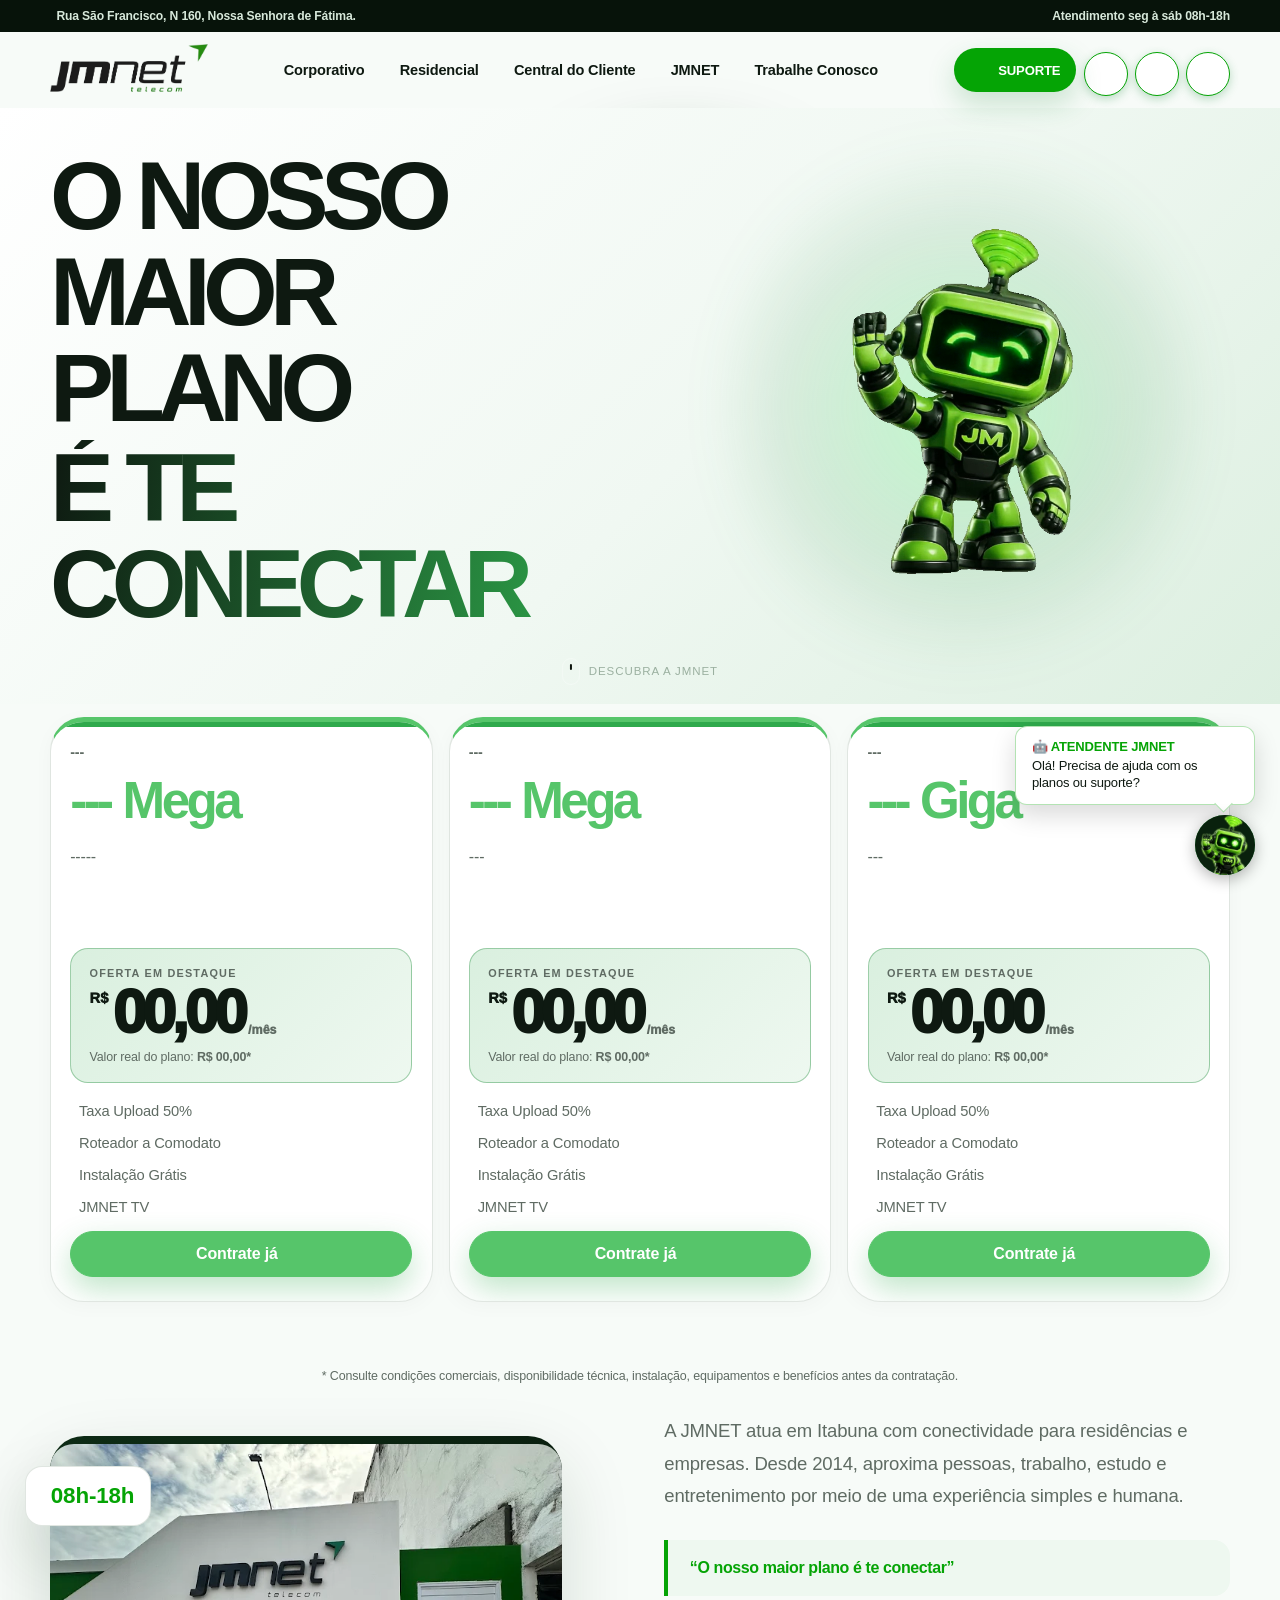
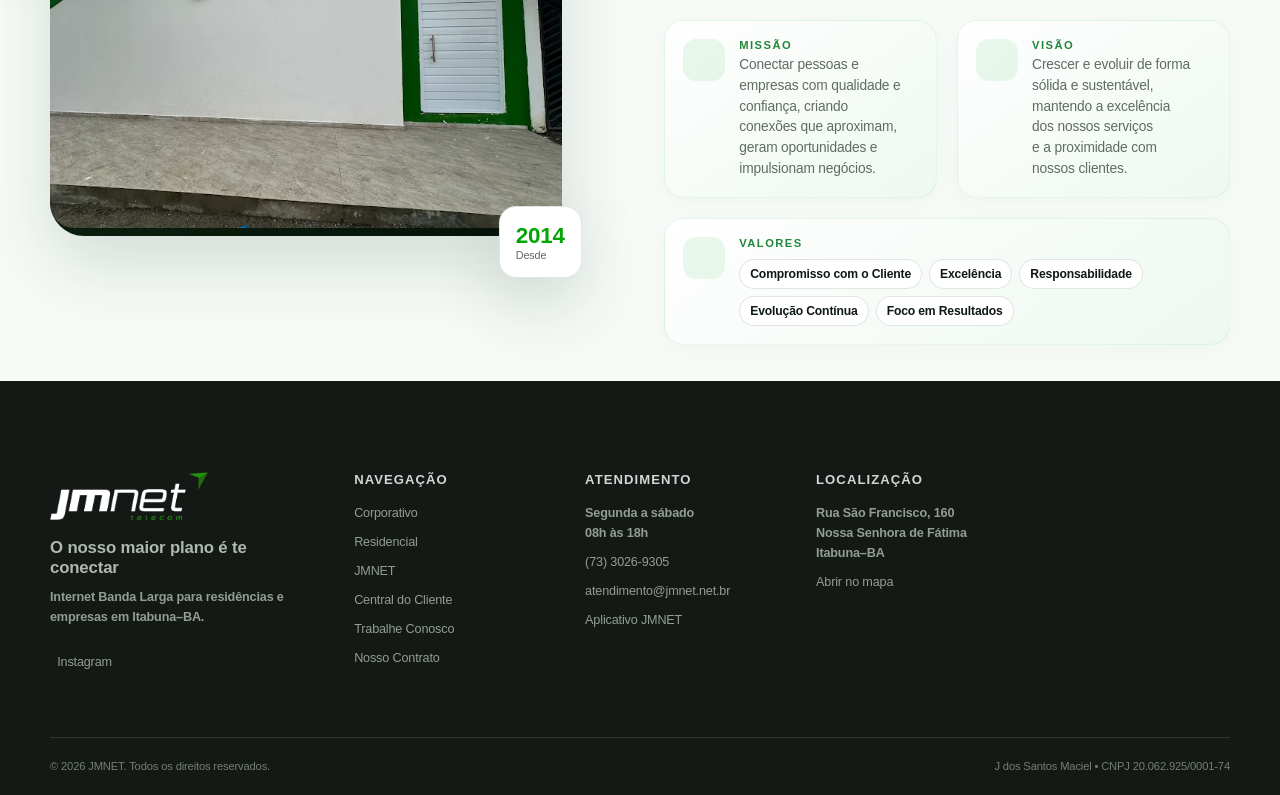
==== commit c81b123e: "Add files via upload" ====
--- a/corporativo.html
+++ b/corporativo.html
@@ -2,14 +2,11 @@
 <html lang="pt-BR" data-theme="light" data-theme-preference="system">
 <head>
   <meta charset="utf-8">
-  <meta name="description" content="Website desenvolvido por Juliane Conceição https://github.com/7ul14n3">
-  <meta name="description" content="Website desenvolvido por Nicole Santana https://github.com/Nicolesantana07">
-  <meta name="author" content="Juliane Conceicao e Nicole Santana">
   <meta name="viewport" content="width=device-width, initial-scale=1">
   <meta name="description" content="Internet por fibra óptica para residências e empresas em Itabuna, com atendimento regional e consulta por endereço.">
   <meta name="theme-color" content="#07130a">
   <title>JMNET</title>
-  <link rel="icon" type="image/png" href="/media/logo/icon.webp">
+  <link rel="icon" type="image/png" href=" media/logo/seta.png">
   <link rel="preconnect" href="https://unpkg.com">
   <link rel="preconnect" href="https://server.arcgisonline.com">
   <link rel="stylesheet" href="https://unpkg.com/leaflet@1.9.4/dist/leaflet.css" crossorigin="">
@@ -301,7 +298,7 @@
         <p>Internet Banda Larga para residências e empresas em Itabuna–BA.</p>
         <a class="social-link" href="https://www.instagram.com/jmnetfibra/" target="_blank" rel="noopener noreferrer"><i data-lucide="camera"></i>Instagram</a>
       </div>
-      <div><h2>Navegação</h2><a href="corporativo.html">Corporativo</a><a href="index.html">Residencial</a><a href="jmnet.html">JMNET</a></div>
+      <div><h2>Navegação</h2> <a href="corporativo.html">Corporativo</a> <a href="index.html">Residencial</a><a <a href="jmnet.html">JMNET</a> <a href="https://central.jmnet.net.br/">Central do Cliente</a> <a href="https://jmnettelecom.vagas.solides.com.br/">Trabalhe Conosco</a> <a <a href="#"> Nosso Contrato</a> </div> 
       <div><h2>Atendimento</h2><p>Segunda a sábado<br>08h às 18h</p><p></p><a href="tel:+557330269305">(73) 3026-9305</a><a href="mailto:atendimento@jmnet.net.br">atendimento@jmnet.net.br</a><a href="#aplicativo">Aplicativo JMNET</a></div>
       <div><h2>Localização</h2><p>Rua São Francisco, 160<br> Nossa Senhora de Fátima<br>Itabuna–BA</p><a href="https://www.google.com/maps/search/?api=1&query=Rua%20S%C3%A3o%20Francisco%20160%20Itabuna%20BA" target="_blank" rel="noopener noreferrer">Abrir no mapa</a></div>
       <!--<div><h2>Legal</h2><a href="lgpd.html">LGPD</a><a href="politica-de-privacidade.html">Política de Privacidade</a><a href="politica-de-cookies.html">Política de Cookies</a><a href="termos-de-uso.html">Termos de Uso</a><a href="https://vagas.solides.com.br/vagas" target="_blank" rel="noopener noreferrer">Trabalhe Conosco</a><button type="button" data-cookie-settings-trigger>Gerenciar Cookies</button></div> -->
--- a/css/stylescorp.css
+++ b/css/stylescorp.css
@@ -12,8 +12,8 @@
   --green-soft: #cfcfcf;
   --deep: #07130a;
   --deep-soft: #0f2a17;
-  --cyan: #00d4ff;
-  --violet: #8b5cf6;
+  --cyan: #56c56a;
+  --violet: #56c56a;
   --danger: #d92d20;
   --warning: #ffb648;
   --shadow-sm: 0 12px 30px rgba(17, 68, 31, 0.08);
@@ -3334,7 +3334,7 @@
 }
 
 .tv-marquee::-webkit-scrollbar-thumb{
-    background:#00d4ff;
+    background:#56c56a;
     border-radius:10px;
 }
 
@@ -4659,7 +4659,7 @@
   height:45px;
   border-radius:50%;
   border:0;
-  background:#00d4ff;
+  background:#56c56a;
   color:#000;
   font-size:25px;
   cursor:pointer;
